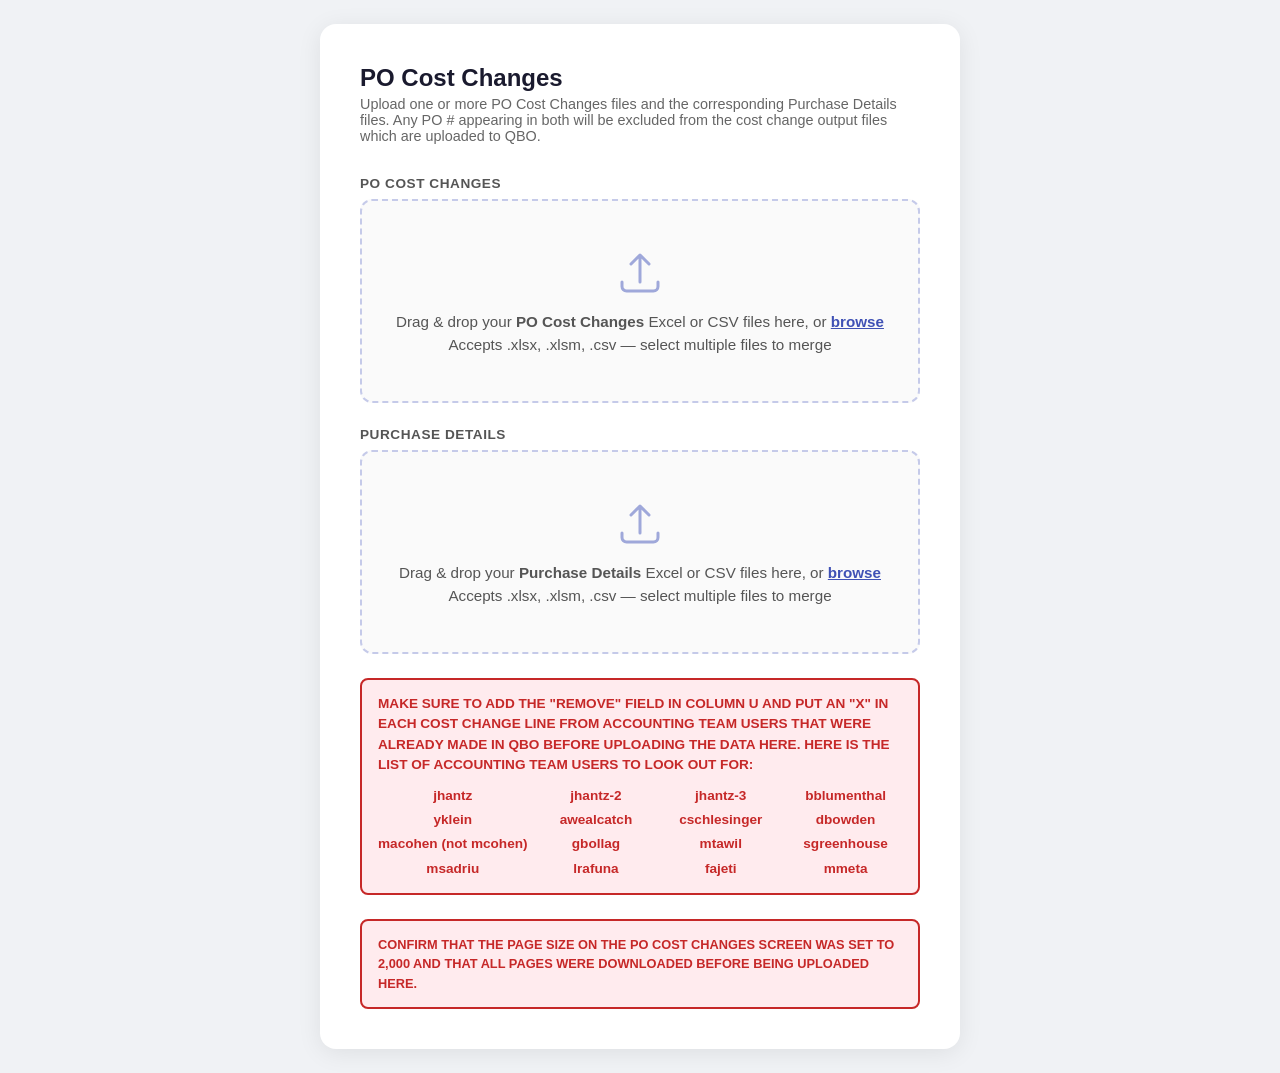
==== templates/index.html @ 124782f9 "Add files via upload" ====
<!DOCTYPE html>
<html lang="en">
<head>
  <meta charset="UTF-8" />
  <meta name="viewport" content="width=device-width, initial-scale=1.0" />
  <title>PO Cost Changes</title>
  <style>
    *, *::before, *::after { box-sizing: border-box; margin: 0; padding: 0; }

    body {
      font-family: -apple-system, BlinkMacSystemFont, "Segoe UI", Roboto, sans-serif;
      background: #f0f2f5;
      min-height: 100vh;
      display: flex;
      align-items: center;
      justify-content: center;
      padding: 24px;
      color: #1a1a2e;
    }

    .card {
      position: relative;
      background: #fff;
      border-radius: 16px;
      box-shadow: 0 4px 24px rgba(0,0,0,0.08);
      padding: 40px;
      width: 100%;
      max-width: 640px;
    }

    h1 {
      font-size: 1.5rem;
      font-weight: 700;
      margin-bottom: 4px;
      color: #1a1a2e;
    }

    .subtitle {
      color: #666;
      font-size: 0.9rem;
      margin-bottom: 32px;
    }

    /* Drop zone */
    .drop-zone {
      border: 2px dashed #c5cae9;
      border-radius: 12px;
      padding: 48px 24px;
      text-align: center;
      cursor: pointer;
      transition: border-color 0.2s, background 0.2s;
      background: #fafafa;
    }

    .drop-zone.drag-over {
      border-color: #3f51b5;
      background: #e8eaf6;
    }

    .drop-zone svg {
      width: 48px;
      height: 48px;
      color: #9fa8da;
      margin-bottom: 12px;
    }

    .drop-zone p {
      color: #555;
      font-size: 0.95rem;
    }

    .drop-zone .browse-link {
      color: #3f51b5;
      font-weight: 600;
      text-decoration: underline;
      cursor: pointer;
    }

    .drop-zone input[type=file] { display: none; }

    .zone-label {
      margin: 24px 0 8px;
      font-size: 0.85rem;
      font-weight: 600;
      letter-spacing: 0.04em;
      color: #555;
      text-transform: uppercase;
    }
    .zone-label .optional {
      font-weight: 400;
      color: #999;
      text-transform: none;
      letter-spacing: 0;
    }

    #process-btn:hover:not(:disabled) { background: #303f9f; }
    #process-btn:disabled { background: #c5cae9; cursor: not-allowed; }

    .upload-warning {
      margin: 24px 0 0;
      padding: 14px 16px;
      background: #ffebee;
      border: 2px solid #c62828;
      border-radius: 8px;
      color: #c62828;
      font-weight: 700;
      text-transform: uppercase;
      font-size: 0.85rem;
      line-height: 1.5;
      letter-spacing: 0;
    }

    .upload-warning-users {
      margin-top: 10px;
      display: grid;
      grid-template-columns: repeat(4, 1fr);
      gap: 4px 12px;
      text-transform: none;
      letter-spacing: 0;
      font-weight: 600;
      font-size: 0.85rem;
      text-align: center;
      white-space: nowrap;
    }

    .file-hint {
      font-size: 0.8rem;
      color: #999;
      margin-top: 6px;
    }

    /* Status */
    #status-area { margin-top: 24px; display: none; }

    .progress-bar-wrap {
      background: #e8eaf6;
      border-radius: 99px;
      height: 8px;
      overflow: hidden;
      margin-bottom: 10px;
    }

    .progress-bar {
      height: 100%;
      background: #3f51b5;
      border-radius: 99px;
      width: 0%;
      transition: width 0.4s ease;
    }

    .status-text {
      font-size: 0.88rem;
      color: #555;
    }

    /* Results */
    #results-area { margin-top: 28px; display: none; }

    .results-header {
      display: flex;
      align-items: center;
      justify-content: space-between;
      margin-bottom: 16px;
    }

    .results-header h2 {
      font-size: 1rem;
      font-weight: 600;
    }

    .date-badge {
      background: #e8eaf6;
      color: #3f51b5;
      font-size: 0.78rem;
      font-weight: 600;
      padding: 4px 10px;
      border-radius: 99px;
    }

    .download-btn {
      display: flex;
      align-items: center;
      gap: 10px;
      width: 100%;
      padding: 12px 16px;
      border: 1px solid #e0e0e0;
      border-radius: 10px;
      background: #fff;
      cursor: pointer;
      font-size: 0.9rem;
      color: #1a1a2e;
      text-decoration: none;
      margin-bottom: 8px;
      transition: background 0.15s, border-color 0.15s;
    }

    .download-btn:hover {
      background: #f5f5f5;
      border-color: #bdbdbd;
    }

    .download-btn .icon {
      width: 34px;
      height: 34px;
      border-radius: 8px;
      display: flex;
      align-items: center;
      justify-content: center;
      flex-shrink: 0;
    }

    .icon-combined { background: #1D6F42; }
    .icon-zip      { background: #00897b; }
    .icon-company  { background: #1D6F42; border: none; }

    .download-btn .icon svg {
      width: 18px;
      height: 18px;
      color: #fff;
    }

    .icon-company svg { color: #fff; }

    .btn-label { flex: 1; text-align: left; }
    .btn-label strong { display: block; font-size: 0.88rem; }
    .btn-label small { color: #888; font-size: 0.78rem; }

    .stats-table {
      width: 100%;
      border-collapse: collapse;
      font-size: 0.85rem;
      margin-bottom: 4px;
    }
    .stats-table th {
      text-align: left;
      font-weight: 600;
      color: #999;
      font-size: 0.72rem;
      text-transform: uppercase;
      letter-spacing: 0.05em;
      padding: 0 8px 6px;
      border-bottom: 1px solid #e8e8e8;
    }
    .stats-table th:not(:first-child) { text-align: right; }
    .stats-table td {
      padding: 7px 8px;
      border-bottom: 1px solid #f0f0f0;
      color: #333;
    }
    .stats-table td:not(:first-child) { text-align: right; color: #555; }
    .stats-table tr.combined-row td { font-weight: 700; color: #1a1a2e; background: #f7f8ff; }
    .stats-table tr:last-child td { border-bottom: none; }

    .section-label {
      font-size: 0.75rem;
      font-weight: 600;
      text-transform: uppercase;
      letter-spacing: 0.06em;
      color: #999;
      margin: 16px 0 8px;
    }

    .company-grid {
      display: grid;
      grid-template-columns: 1fr 1fr;
      gap: 8px;
    }

    .company-grid .download-btn {
      margin-bottom: 0;
    }

    /* Reset */
    #reset-btn {
      display: block;
      margin: 24px auto 0;
      background: none;
      border: 1px solid #e0e0e0;
      border-radius: 8px;
      color: #666;
      font-size: 0.85rem;
      cursor: pointer;
      padding: 8px 20px;
      transition: background 0.15s, border-color 0.15s;
    }

    #reset-btn:hover { background: #f5f5f5; border-color: #bdbdbd; color: #333; }
    
    #clear-btn {
      display: none;
      width: 100%;
      margin-top: 10px;
      padding: 11px;
      background: #fdecea;
      border: 1px solid #f5c6cb;
      border-radius: 10px;
      color: #c0392b;
      font-size: 0.9rem;
      font-weight: 600;
      cursor: pointer;
      transition: background 0.15s;
    }
    #clear-btn:hover { background: #fad4d0; }

    /* Error */
    .error-box {
      background: #fdecea;
      border: 1px solid #f5c6cb;
      border-radius: 10px;
      padding: 14px 16px;
      color: #c0392b;
      font-size: 0.88rem;
      margin-top: 16px;
      display: none;
    }
  </style>
</head>
<body>
<div class="card">
  <h1>PO Cost Changes</h1>
  <p class="subtitle">Upload one or more PO Cost Changes files and the corresponding Purchase Details files. Any PO # appearing in both will be excluded from the cost change output files which are uploaded to QBO.</p>

  <div class="zone-label">PO Cost Changes</div>
  <div id="drop-zone" class="drop-zone">
    <svg xmlns="http://www.w3.org/2000/svg" fill="none" viewBox="0 0 24 24" stroke="currentColor">
      <path stroke-linecap="round" stroke-linejoin="round" stroke-width="1.5"
        d="M3 16.5v2.25A2.25 2.25 0 005.25 21h13.5A2.25 2.25 0 0021 18.75V16.5m-13.5-9L12 3m0 0l4.5 4.5M12 3v13.5"/>
    </svg>
    <p>Drag &amp; drop your <strong>PO Cost Changes</strong> Excel or CSV files here, or <span class="browse-link" id="browse-link">browse</span></p>
    <p class="file-hint">Accepts .xlsx, .xlsm, .csv — select multiple files to merge</p>
    <input type="file" id="file-input" accept=".xlsx,.xlsm,.xls,.csv" multiple />
  </div>

  <div class="zone-label">Purchase Details</div>
  <div id="pd-drop-zone" class="drop-zone">
    <svg xmlns="http://www.w3.org/2000/svg" fill="none" viewBox="0 0 24 24" stroke="currentColor">
      <path stroke-linecap="round" stroke-linejoin="round" stroke-width="1.5"
        d="M3 16.5v2.25A2.25 2.25 0 005.25 21h13.5A2.25 2.25 0 0021 18.75V16.5m-13.5-9L12 3m0 0l4.5 4.5M12 3v13.5"/>
    </svg>
    <p>Drag &amp; drop your <strong>Purchase Details</strong> Excel or CSV files here, or <span class="browse-link" id="pd-browse-link">browse</span></p>
    <p class="file-hint">Accepts .xlsx, .xlsm, .csv — select multiple files to merge</p>
    <input type="file" id="pd-file-input" accept=".xlsx,.xlsm,.xls,.csv" multiple />
  </div>

  <div id="upload-screen-warning" class="upload-warning">
    MAKE SURE TO ADD THE "REMOVE" FIELD IN COLUMN U AND PUT AN "X" IN EACH COST CHANGE LINE FROM ACCOUNTING TEAM USERS THAT WERE ALREADY MADE IN QBO BEFORE UPLOADING THE DATA HERE. HERE IS THE LIST OF ACCOUNTING TEAM USERS TO LOOK OUT FOR:
    <div class="upload-warning-users">
      <span>jhantz</span><span>jhantz-2</span><span>jhantz-3</span><span>bblumenthal</span>
      <span>yklein</span><span>awealcatch</span><span>cschlesinger</span><span>dbowden</span>
      <span>macohen (not mcohen)</span><span>gbollag</span><span>mtawil</span><span>sgreenhouse</span>
      <span>msadriu</span><span>lrafuna</span><span>fajeti</span><span>mmeta</span>
    </div>
  </div>

  <div id="upload-screen-warning-2" class="upload-warning" style="font-size: 0.8rem;">
    CONFIRM THAT THE PAGE SIZE ON THE PO COST CHANGES SCREEN WAS SET TO 2,000 AND THAT ALL PAGES WERE DOWNLOADED BEFORE BEING UPLOADED HERE.
  </div>

  <button id="process-btn" style="display:none; margin-top:20px; width:100%; padding:14px; background:#3f51b5; color:white; border:0; border-radius:8px; font-size:1rem; font-weight:600; cursor:pointer;" disabled>Add files to continue</button>

  <div id="file-list">
    <div id="file-list-header"></div>
    <div id="file-list-items"></div>
  </div>
  <div class="error-box" id="error-box"></div>

  <div id="status-area">
    <div class="progress-bar-wrap">
      <div class="progress-bar" id="progress-bar"></div>
    </div>
    <p class="status-text" id="status-text">Uploading file…</p>
  </div>

  <div id="results-area">
    <div class="results-header">
      <h2>Files ready to download</h2>
      <span class="date-badge" id="date-badge"></span>
    </div>

    <div id="excluded-banner" style="display:none; margin: 12px 0; padding: 10px 14px; background:#fff8e1; border-left:4px solid #ffb300; border-radius:6px; font-size:0.9rem; color:#5d4037;"></div>
    <div id="ignored-banner" style="display:none; margin: 12px 0; padding: 10px 14px; background:#eceff1; border-left:4px solid #607d8b; border-radius:6px; font-size:0.9rem; color:#37474f;"></div>

    <div class="upload-warning">
      MAKE SURE TO REVIEW CATEGORIZATIONS OF DUE FROM VENDORS OPEN AND TC. AND THAT VENDORS LIKE BALLPARK, BROADWAY SEASONS, BROADWAY GROUPS, CONCERT SEASONS, LIVE NATION FLEX, TICKETS.COM, AND TICKETMASTER AM ARE MANUALLY UPDATED BEFORE UPLOADING TO QBO.
    </div>

    <a class="download-btn" id="btn-zip" href="#" download>
      <span class="icon icon-zip">
        <svg xmlns="http://www.w3.org/2000/svg" fill="none" viewBox="0 0 24 24" stroke="currentColor">
          <path stroke-linecap="round" stroke-linejoin="round" stroke-width="2"
            d="M4 16v1a3 3 0 003 3h10a3 3 0 003-3v-1m-4-4l-4 4m0 0l-4-4m4 4V4"/>
        </svg>
      </span>
      <span class="btn-label">
        <strong>Download All (.zip)</strong>
        <small>Includes combined file + all company files</small>
      </span>
    </a>

    <p class="section-label">Summary</p>
    <table class="stats-table" id="stats-table">
      <thead>
        <tr>
          <th>Company</th>
          <th>Rows</th>
          <th>Total Cost Change</th>
        </tr>
      </thead>
      <tbody id="stats-body"></tbody>
    </table>

    <p class="section-label" style="margin-top:20px;">Individual Company Files</p>
    <div class="company-grid" id="company-grid"></div>
  </div>

  <button id="reset-btn" style="display:none;">Process another file</button>
  <button id="clear-btn">✕ Clear All &amp; Start Over</button>
</div>

<script>
  const dropZone   = document.getElementById("drop-zone");
  const fileInput  = document.getElementById("file-input");
  const browseLink = document.getElementById("browse-link");
  const pdDropZone = document.getElementById("pd-drop-zone");
  const pdFileInput = document.getElementById("pd-file-input");
  const pdBrowseLink = document.getElementById("pd-browse-link");
  const statusArea = document.getElementById("status-area");
  const progressBar = document.getElementById("progress-bar");
  const statusText = document.getElementById("status-text");
  const resultsArea = document.getElementById("results-area");
  const errorBox   = document.getElementById("error-box");
  const resetBtn   = document.getElementById("reset-btn");
  const clearBtn   = document.getElementById("clear-btn");

  let currentJobId = null;
  let pollTimer = null;
  let ccFiles = [];   // PO Cost Changes files staged
  let pdFiles = [];   // Purchase Details files staged

  browseLink.addEventListener("click", () => fileInput.click());
  fileInput.addEventListener("change", () => {
    if (fileInput.files.length) stageCcFiles(fileInput.files);
  });

  dropZone.addEventListener("dragover", e => { e.preventDefault(); dropZone.classList.add("drag-over"); });
  dropZone.addEventListener("dragleave", () => dropZone.classList.remove("drag-over"));
  dropZone.addEventListener("drop", e => {
    e.preventDefault();
    dropZone.classList.remove("drag-over");
    if (e.dataTransfer.files.length) stageCcFiles(e.dataTransfer.files);
  });

  // Purchase Details zone — collects files but doesn't trigger processing.
  pdBrowseLink.addEventListener("click", () => pdFileInput.click());
  pdFileInput.addEventListener("change", () => {
    if (pdFileInput.files.length) stagePdFiles(pdFileInput.files);
  });
  pdDropZone.addEventListener("dragover", e => { e.preventDefault(); pdDropZone.classList.add("drag-over"); });
  pdDropZone.addEventListener("dragleave", () => pdDropZone.classList.remove("drag-over"));
  pdDropZone.addEventListener("drop", e => {
    e.preventDefault();
    pdDropZone.classList.remove("drag-over");
    if (e.dataTransfer.files.length) stagePdFiles(e.dataTransfer.files);
  });

  function stageCcFiles(files) {
    ccFiles = Array.from(files);
    const label = dropZone.querySelector("p");
    label.innerHTML = `<strong>${ccFiles.length} PO Cost Changes file${ccFiles.length > 1 ? "s" : ""} staged</strong> — <span class="browse-link" id="cc-replace-link">replace</span>`;
    document.getElementById("cc-replace-link").addEventListener("click", () => fileInput.click());
    refreshProcessButton();
  }

  function stagePdFiles(files) {
    pdFiles = Array.from(files);
    const label = pdDropZone.querySelector("p");
    label.innerHTML = `<strong>${pdFiles.length} Purchase Details file${pdFiles.length > 1 ? "s" : ""} staged</strong> — <span class="browse-link" id="pd-replace-link">replace</span>`;
    document.getElementById("pd-replace-link").addEventListener("click", () => pdFileInput.click());
    refreshProcessButton();
  }

  function refreshProcessButton() {
    const btn = document.getElementById("process-btn");
    const hasAny = ccFiles.length > 0 || pdFiles.length > 0;
    const ready = ccFiles.length > 0 && pdFiles.length > 0;
    btn.disabled = !ready;
    btn.style.display = hasAny ? "block" : "none";
    // Also surface the Clear button on the upload screen — gives users a
    // way to back out without picking different files.
    clearBtn.style.display = hasAny ? "block" : "none";
    if (ready) {
      btn.textContent = `Process ${ccFiles.length} cost-change + ${pdFiles.length} Purchase Details file${(ccFiles.length + pdFiles.length) > 2 ? "s" : ""}`;
    } else if (ccFiles.length && !pdFiles.length) {
      btn.textContent = "Add a Purchase Details file to continue";
    } else if (pdFiles.length && !ccFiles.length) {
      btn.textContent = "Add a PO Cost Changes file to continue";
    }
  }

  function resetAll() {
    currentJobId = null;
    clearInterval(pollTimer);
    resultsArea.style.display = "none";
    statusArea.style.display = "none";
    errorBox.style.display = "none";
    resetBtn.style.display = "none";
    clearBtn.style.display = "none";
    dropZone.style.display = "";
    pdDropZone.style.display = "";
    document.querySelectorAll(".zone-label").forEach(el => el.style.display = "");
    document.getElementById("upload-screen-warning").style.display = "";
    document.getElementById("upload-screen-warning-2").style.display = "";
    document.getElementById("file-list").style.display = "none";
    fileInput.value = "";
    pdFileInput.value = "";
    ccFiles = [];
    pdFiles = [];
    // Reset both zone labels
    dropZone.querySelector("p").innerHTML = `Drag &amp; drop your <strong>PO Cost Changes</strong> Excel or CSV files here, or <span class="browse-link" id="browse-link">browse</span>`;
    document.getElementById("browse-link").addEventListener("click", () => fileInput.click());
    pdDropZone.querySelector("p").innerHTML = `Drag &amp; drop your <strong>Purchase Details</strong> Excel or CSV files here, or <span class="browse-link" id="pd-browse-link">browse</span>`;
    document.getElementById("pd-browse-link").addEventListener("click", () => pdFileInput.click());
    refreshProcessButton();
    progressBar.style.width = "0%";
  }

  document.getElementById("process-btn").addEventListener("click", onProcessClick);

  // Before processing, ask the server to count rows. If the count is an exact
  // multiple of 500, require confirmation (likely a TicketVault pagination cut).
  async function onProcessClick() {
    if (ccFiles.length === 0 || pdFiles.length === 0) return;
    const btn = document.getElementById("process-btn");
    btn.disabled = true;
    const prevText = btn.textContent;
    btn.textContent = "Checking…";

    try {
      const fd = new FormData();
      ccFiles.forEach(f => fd.append("file", f));
      const res = await fetch("/precheck", { method: "POST", body: fd });
      const data = await res.json();
      if (data.error) { btn.disabled = false; btn.textContent = prevText; showError(data.error); return; }

      if (data.needs_confirm) {
        const n = data.row_count.toLocaleString();
        const msg = `The number of rows being uploaded is exactly ${n}. ` +
          `Confirm that your TV page sizes were adjusted and that all pages ` +
          `were downloaded before proceeding.`;
        const ok = window.confirm(msg);
        if (!ok) { btn.disabled = false; btn.textContent = prevText; return; }
      }
    } catch (e) {
      // If precheck fails for any reason, don't block — fall through to upload.
      console.warn("precheck failed", e);
    }

    startProcessing();
  }

  clearBtn.addEventListener("click", resetAll);
  resetBtn.addEventListener("click", () => {
    resetAll();
  });

  function showError(msg) {
    errorBox.textContent = msg;
    errorBox.style.display = "block";
    statusArea.style.display = "none";
    resetBtn.style.display = "block";
  }

  function showFileList() {
    const listEl = document.getElementById("file-list");
    const header = document.getElementById("file-list-header");
    const items  = document.getElementById("file-list-items");
    const total = ccFiles.length + pdFiles.length;
    header.textContent = `${total} file${total > 1 ? "s" : ""} selected`;
    items.innerHTML = "";
    const fmt = f => {
      const size = f.size < 1024*1024 ? (f.size/1024).toFixed(1)+"KB" : (f.size/1024/1024).toFixed(1)+"MB";
      return `<span class="file-name">📄 ${f.name}</span><span class="file-size">${size}</span>`;
    };
    ccFiles.forEach(f => {
      const div = document.createElement("div");
      div.className = "file-item";
      div.innerHTML = fmt(f);
      items.appendChild(div);
    });
    pdFiles.forEach(f => {
      const div = document.createElement("div");
      div.className = "file-item";
      div.innerHTML = fmt(f) + ' <span style="color:#999; font-size:0.8rem; margin-left:8px;">(Purchase Details)</span>';
      items.appendChild(div);
    });
    listEl.style.display = "block";
  }

  async function startProcessing() {
    if (ccFiles.length === 0 || pdFiles.length === 0) return;
    showFileList();
    dropZone.style.display = "none";
    pdDropZone.style.display = "none";
    document.querySelectorAll(".zone-label").forEach(el => el.style.display = "none");
    document.getElementById("process-btn").style.display = "none";
    document.getElementById("upload-screen-warning").style.display = "none";
    document.getElementById("upload-screen-warning-2").style.display = "none";
    errorBox.style.display = "none";
    statusArea.style.display = "block";
    resultsArea.style.display = "none";
    resetBtn.style.display = "none";
    clearBtn.style.display = "block";
    progressBar.style.width = "15%";
    statusText.textContent = `Uploading ${ccFiles.length} cost-change + ${pdFiles.length} Purchase Details file${(ccFiles.length+pdFiles.length) > 2 ? "s" : ""}…`;

    const formData = new FormData();
    ccFiles.forEach(f => formData.append("file", f));
    pdFiles.forEach(f => formData.append("pd_file", f));

    let jobId;
    try {
      const res = await fetch("/upload", { method: "POST", body: formData });
      const data = await res.json();
      if (data.error) { showError(data.error); return; }
      jobId = data.job_id;
      currentJobId = jobId;
    } catch (e) {
      showError("Upload failed. Please try again."); return;
    }

    progressBar.style.width = "40%";
    statusText.textContent = "Processing file…";
    pollTimer = setInterval(() => pollStatus(jobId), 1500);
  }

  async function pollStatus(jobId) {
    if (currentJobId !== jobId) { clearInterval(pollTimer); return; }
    try {
      const res = await fetch(`/status/${jobId}`);
      const data = await res.json();

      if (data.status === "processing") {
        const w = parseFloat(progressBar.style.width) || 40;
        progressBar.style.width = Math.min(w + 8, 88) + "%";
        return;
      }
      clearInterval(pollTimer);

      if (data.status === "error") { showError("Processing error: " + data.message); return; }
      if (data.status === "done") showResults(jobId, data);
    } catch (e) {
      clearInterval(pollTimer);
      showError("Lost connection. Please reload and try again.");
    }
  }

  function showResults(jobId, data) {
    progressBar.style.width = "100%";
    statusText.textContent = "Done!";

    setTimeout(() => {
      statusArea.style.display = "none";
      resultsArea.style.display = "block";
      resetBtn.style.display = "block";
    }, 400);

    document.getElementById("date-badge").textContent = data.date_range;
    document.getElementById("btn-zip").href = `/download/${jobId}/all`;

    // Excluded banner — show if Purchase Details files removed any rows.
    const excluded = data.excluded || {row_count: 0, po_count: 0, total_adjustment: 0};
    const banner = document.getElementById("excluded-banner");
    if (excluded.row_count > 0) {
      const amt = (excluded.total_adjustment || 0).toLocaleString("en-US",
        {style: "currency", currency: "USD"});
      banner.textContent = `Excluded ${excluded.row_count.toLocaleString()} row${excluded.row_count === 1 ? "" : "s"} (covering ${excluded.po_count.toLocaleString()} PO #${excluded.po_count === 1 ? "" : "s"}, ${amt}) that also appeared in the Purchase Details files. See the Excluded tab in the combined workbook.`;
      banner.style.display = "block";
    } else {
      banner.style.display = "none";
    }

    // Ignored-companies banner — show if any uploaded rows came from a
    // company that's not in the QBO master mapping (those are skipped
    // entirely; they don't appear on Source Data either).
    const ignored = data.ignored_companies || {};
    const ignoredEntries = Object.entries(ignored);
    const ignoredBanner = document.getElementById("ignored-banner");
    if (ignoredEntries.length > 0) {
      const totalRows = ignoredEntries.reduce((a, [, v]) => a + v, 0);
      const list = ignoredEntries
        .sort((a, b) => b[1] - a[1])
        .map(([name, count]) => `${name} (${count.toLocaleString()})`)
        .join(", ");
      ignoredBanner.textContent = `Ignored ${totalRows.toLocaleString()} row${totalRows === 1 ? "" : "s"} from compan${ignoredEntries.length === 1 ? "y" : "ies"} not in the QBO master list: ${list}.`;
      ignoredBanner.style.display = "block";
    } else {
      ignoredBanner.style.display = "none";
    }

    // Populate stats table
    const statsBody = document.getElementById("stats-body");
    statsBody.innerHTML = "";
    const stats = data.stats || {};
    const allCompanies = data.all_companies || data.companies;

    // Combined row first
    if (stats["Combined"]) {
      const tr = document.createElement("tr");
      tr.className = "combined-row";
      tr.innerHTML = `<td>Combined</td><td>${stats["Combined"].rows.toLocaleString()}</td><td>$${stats["Combined"].total_cost.toLocaleString("en-US", {minimumFractionDigits:2, maximumFractionDigits:2})}</td>`;
      statsBody.appendChild(tr);
    }
    // All company rows — no opacity difference
    allCompanies.forEach(company => {
      const s = stats[company] || {rows: 0, total_cost: 0};
      const tr = document.createElement("tr");
      tr.innerHTML = `<td>${company}</td><td>${s.rows.toLocaleString()}</td><td>$${s.total_cost.toLocaleString("en-US", {minimumFractionDigits:2, maximumFractionDigits:2})}</td>`;
      statsBody.appendChild(tr);
    });

    // Build company grid — Combined first, then all companies
    const grid = document.getElementById("company-grid");
    grid.innerHTML = "";

    // Combined button
    const combinedBtn = document.createElement("a");
    combinedBtn.className = "download-btn";
    combinedBtn.href = `/download/${jobId}/combined`;
    combinedBtn.download = "";
    combinedBtn.innerHTML = `
      <span class="icon icon-combined">
        <svg xmlns="http://www.w3.org/2000/svg" fill="none" viewBox="0 0 24 24" stroke="currentColor">
          <path stroke-linecap="round" stroke-linejoin="round" stroke-width="2"
            d="M9 12h6m-6 4h6m2 5H7a2 2 0 01-2-2V5a2 2 0 012-2h5.586a1 1 0 01.707.293l5.414 5.414A1 1 0 0119 9.414V19a2 2 0 01-2 2z"/>
        </svg>
      </span>
      <span class="btn-label"><strong>Combined</strong></span>`;
    grid.appendChild(combinedBtn);

    // Company buttons — all shown, no opacity difference
    const companiesWithData = new Set(data.companies);
    allCompanies.forEach(company => {
      const hasData = companiesWithData.has(company);
      const el = document.createElement(hasData ? "a" : "div");
      el.className = "download-btn";
      if (hasData) {
        el.href = `/download/${jobId}/company/${encodeURIComponent(company)}`;
        el.download = "";
      } else {
        el.style.opacity = "0.4";
        el.style.cursor = "default";
        el.style.pointerEvents = "none";
      }
      el.innerHTML = `
        <span class="icon icon-company">
          <svg xmlns="http://www.w3.org/2000/svg" fill="none" viewBox="0 0 24 24" stroke="currentColor">
            <path stroke-linecap="round" stroke-linejoin="round" stroke-width="2"
              d="M9 12h6m-6 4h6m2 5H7a2 2 0 01-2-2V5a2 2 0 012-2h5.586a1 1 0 01.707.293l5.414 5.414A1 1 0 0119 9.414V19a2 2 0 01-2 2z"/>
          </svg>
        </span>
        <span class="btn-label"><strong>${company}</strong>${!hasData ? '<small>No data</small>' : ''}</span>`;
      grid.appendChild(el);
    });
  }
</script>
</body>
</html>
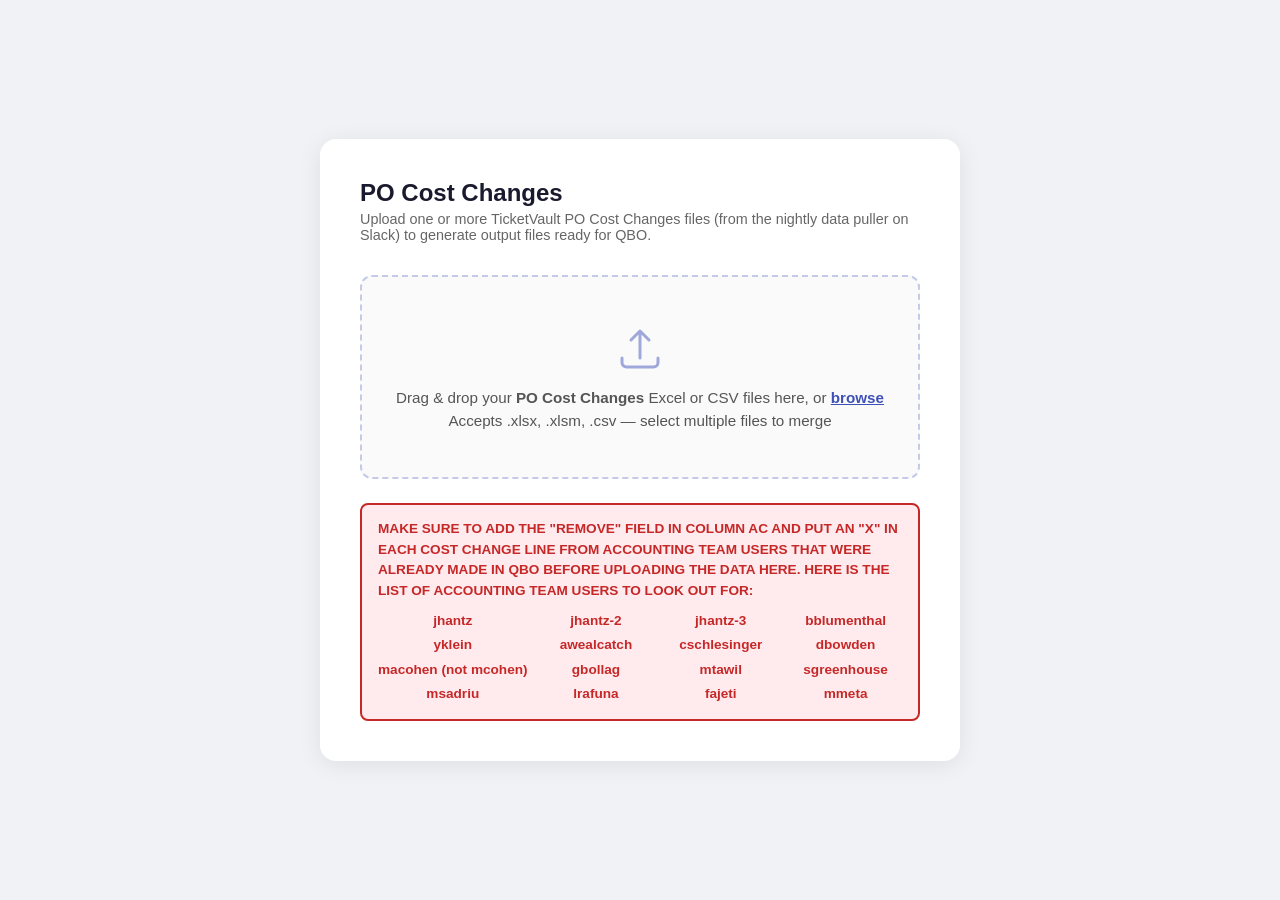
==== commit d857bdf8: "Add files via upload" ====
--- a/templates/index.html
+++ b/templates/index.html
@@ -285,7 +285,7 @@
     }
 
     #reset-btn:hover { background: #f5f5f5; border-color: #bdbdbd; color: #333; }
-    
+
     #clear-btn {
       display: none;
       width: 100%;
@@ -313,14 +313,55 @@
       margin-top: 16px;
       display: none;
     }
+    /* Company-selection modal */
+    #modal-overlay {
+      display: none; position: fixed; inset: 0;
+      background: rgba(0,0,0,0.45); z-index: 100;
+      align-items: center; justify-content: center;
+    }
+    #modal-overlay.active { display: flex; }
+    #modal-box {
+      background: #fff; border-radius: 16px; border: 0.5px solid #e0e0e0;
+      width: 100%; max-width: 480px; padding: 24px; margin: 16px;
+    }
+    #modal-box h2 { font-size: 18px; font-weight: 600; margin: 0 0 4px; color: #1a1a2e; }
+    #modal-box .modal-sub { font-size: 13px; color: #666; margin: 0 0 16px; }
+    .modal-header-row { display: flex; align-items: center; justify-content: space-between; margin-bottom: 4px; }
+    #modal-sel-count { font-size: 13px; color: #888; }
+    .modal-list-wrap { border: 1px solid #e0e0e0; border-radius: 10px; overflow: hidden; margin-bottom: 16px; }
+    .modal-select-all-row {
+      display: flex; align-items: center; gap: 10px; padding: 10px 14px;
+      background: #f8f8f8; border-bottom: 1px solid #e0e0e0; cursor: pointer;
+    }
+    .modal-select-all-row label { font-size: 13px; font-weight: 600; cursor: pointer; color: #1a1a2e; }
+    #modal-company-list { max-height: 280px; overflow-y: auto; }
+    .modal-company-row {
+      display: flex; align-items: center; gap: 10px; padding: 9px 14px;
+      border-bottom: 1px solid #f0f0f0; cursor: pointer;
+    }
+    .modal-company-row:last-child { border-bottom: none; }
+    .modal-company-row label { font-size: 13px; color: #1a1a2e; cursor: pointer; flex: 1; }
+    .modal-company-row input[type=checkbox],
+    .modal-select-all-row input[type=checkbox] { width: 16px; height: 16px; cursor: pointer; flex-shrink: 0; }
+    .modal-actions { display: flex; gap: 10px; justify-content: flex-end; }
+    #modal-cancel-btn {
+      padding: 9px 18px; font-size: 13px; font-weight: 600; border-radius: 10px;
+      background: #fff; color: #333; border: 1px solid #cfcfcf; cursor: pointer;
+    }
+    #modal-cancel-btn:hover { background: #f5f5f5; }
+    #modal-generate-btn {
+      padding: 9px 20px; font-size: 13px; font-weight: 600; border-radius: 10px;
+      background: #3f51b5; color: #fff; border: none; cursor: pointer;
+    }
+    #modal-generate-btn:hover:not(:disabled) { background: #303f9f; }
+    #modal-generate-btn:disabled { background: #c5cae9; cursor: default; }
   </style>
 </head>
 <body>
 <div class="card">
   <h1>PO Cost Changes</h1>
-  <p class="subtitle">Upload one or more PO Cost Changes files and the corresponding Purchase Details files. Any PO # appearing in both will be excluded from the cost change output files which are uploaded to QBO.</p>
-
-  <div class="zone-label">PO Cost Changes</div>
+  <p class="subtitle">Upload one or more TicketVault PO Cost Changes files (from the nightly data puller on Slack) to generate output files ready for QBO.</p>
+
   <div id="drop-zone" class="drop-zone">
     <svg xmlns="http://www.w3.org/2000/svg" fill="none" viewBox="0 0 24 24" stroke="currentColor">
       <path stroke-linecap="round" stroke-linejoin="round" stroke-width="1.5"
@@ -331,29 +372,14 @@
     <input type="file" id="file-input" accept=".xlsx,.xlsm,.xls,.csv" multiple />
   </div>
 
-  <div class="zone-label">Purchase Details</div>
-  <div id="pd-drop-zone" class="drop-zone">
-    <svg xmlns="http://www.w3.org/2000/svg" fill="none" viewBox="0 0 24 24" stroke="currentColor">
-      <path stroke-linecap="round" stroke-linejoin="round" stroke-width="1.5"
-        d="M3 16.5v2.25A2.25 2.25 0 005.25 21h13.5A2.25 2.25 0 0021 18.75V16.5m-13.5-9L12 3m0 0l4.5 4.5M12 3v13.5"/>
-    </svg>
-    <p>Drag &amp; drop your <strong>Purchase Details</strong> Excel or CSV files here, or <span class="browse-link" id="pd-browse-link">browse</span></p>
-    <p class="file-hint">Accepts .xlsx, .xlsm, .csv — select multiple files to merge</p>
-    <input type="file" id="pd-file-input" accept=".xlsx,.xlsm,.xls,.csv" multiple />
-  </div>
-
   <div id="upload-screen-warning" class="upload-warning">
-    MAKE SURE TO ADD THE "REMOVE" FIELD IN COLUMN U AND PUT AN "X" IN EACH COST CHANGE LINE FROM ACCOUNTING TEAM USERS THAT WERE ALREADY MADE IN QBO BEFORE UPLOADING THE DATA HERE. HERE IS THE LIST OF ACCOUNTING TEAM USERS TO LOOK OUT FOR:
+    MAKE SURE TO ADD THE "REMOVE" FIELD IN COLUMN AC AND PUT AN "X" IN EACH COST CHANGE LINE FROM ACCOUNTING TEAM USERS THAT WERE ALREADY MADE IN QBO BEFORE UPLOADING THE DATA HERE. HERE IS THE LIST OF ACCOUNTING TEAM USERS TO LOOK OUT FOR:
     <div class="upload-warning-users">
       <span>jhantz</span><span>jhantz-2</span><span>jhantz-3</span><span>bblumenthal</span>
       <span>yklein</span><span>awealcatch</span><span>cschlesinger</span><span>dbowden</span>
       <span>macohen (not mcohen)</span><span>gbollag</span><span>mtawil</span><span>sgreenhouse</span>
       <span>msadriu</span><span>lrafuna</span><span>fajeti</span><span>mmeta</span>
     </div>
-  </div>
-
-  <div id="upload-screen-warning-2" class="upload-warning" style="font-size: 0.8rem;">
-    CONFIRM THAT THE PAGE SIZE ON THE PO COST CHANGES SCREEN WAS SET TO 2,000 AND THAT ALL PAGES WERE DOWNLOADED BEFORE BEING UPLOADED HERE.
   </div>
 
   <button id="process-btn" style="display:none; margin-top:20px; width:100%; padding:14px; background:#3f51b5; color:white; border:0; border-radius:8px; font-size:1rem; font-weight:600; cursor:pointer;" disabled>Add files to continue</button>
@@ -409,21 +435,55 @@
       <tbody id="stats-body"></tbody>
     </table>
 
-    <p class="section-label" style="margin-top:20px;">Individual Company Files</p>
+    <a class="download-btn" id="btn-combined" href="#" download style="margin-top:20px;">
+      <span class="icon icon-combined">
+        <svg xmlns="http://www.w3.org/2000/svg" fill="none" viewBox="0 0 24 24" stroke="currentColor">
+          <path stroke-linecap="round" stroke-linejoin="round" stroke-width="2"
+            d="M9 12h6m-6 4h6m2 5H7a2 2 0 01-2-2V5a2 2 0 012-2h5.586a1 1 0 01.707.293l5.414 5.414A1 1 0 0119 9.414V19a2 2 0 01-2 2z"/>
+        </svg>
+      </span>
+      <span class="btn-label">
+        <strong>Combined</strong>
+        <small>All companies in one multi-tab workbook</small>
+      </span>
+    </a>
+
+    <p class="section-label" style="margin-top:20px;">Expenses — QBO Import Format (one per company)</p>
     <div class="company-grid" id="company-grid"></div>
+
+    <p class="section-label" style="margin-top:20px;">Bills — QBO Import Format (one per company)</p>
+    <div class="company-grid" id="bills-grid"></div>
   </div>
 
   <button id="reset-btn" style="display:none;">Process another file</button>
   <button id="clear-btn">✕ Clear All &amp; Start Over</button>
+</div>
+
+<div id="modal-overlay">
+  <div id="modal-box">
+    <div class="modal-header-row">
+      <h2>Select companies</h2>
+      <span id="modal-sel-count"></span>
+    </div>
+    <p class="modal-sub">Choose which companies to include in the output files.</p>
+    <div class="modal-list-wrap">
+      <label class="modal-select-all-row" for="modal-select-all">
+        <input type="checkbox" id="modal-select-all" />
+        <label for="modal-select-all">Select all</label>
+      </label>
+      <div id="modal-company-list"></div>
+    </div>
+    <div class="modal-actions">
+      <button id="modal-cancel-btn" onclick="cancelSelection()">Cancel</button>
+      <button id="modal-generate-btn" onclick="generateFiles()" disabled>Generate files</button>
+    </div>
+  </div>
 </div>
 
 <script>
   const dropZone   = document.getElementById("drop-zone");
   const fileInput  = document.getElementById("file-input");
   const browseLink = document.getElementById("browse-link");
-  const pdDropZone = document.getElementById("pd-drop-zone");
-  const pdFileInput = document.getElementById("pd-file-input");
-  const pdBrowseLink = document.getElementById("pd-browse-link");
   const statusArea = document.getElementById("status-area");
   const progressBar = document.getElementById("progress-bar");
   const statusText = document.getElementById("status-text");
@@ -435,7 +495,8 @@
   let currentJobId = null;
   let pollTimer = null;
   let ccFiles = [];   // PO Cost Changes files staged
-  let pdFiles = [];   // Purchase Details files staged
+  let _jobId = null;  // job awaiting company selection
+  let _data = null;   // status payload for that job
 
   browseLink.addEventListener("click", () => fileInput.click());
   fileInput.addEventListener("change", () => {
@@ -450,19 +511,6 @@
     if (e.dataTransfer.files.length) stageCcFiles(e.dataTransfer.files);
   });
 
-  // Purchase Details zone — collects files but doesn't trigger processing.
-  pdBrowseLink.addEventListener("click", () => pdFileInput.click());
-  pdFileInput.addEventListener("change", () => {
-    if (pdFileInput.files.length) stagePdFiles(pdFileInput.files);
-  });
-  pdDropZone.addEventListener("dragover", e => { e.preventDefault(); pdDropZone.classList.add("drag-over"); });
-  pdDropZone.addEventListener("dragleave", () => pdDropZone.classList.remove("drag-over"));
-  pdDropZone.addEventListener("drop", e => {
-    e.preventDefault();
-    pdDropZone.classList.remove("drag-over");
-    if (e.dataTransfer.files.length) stagePdFiles(e.dataTransfer.files);
-  });
-
   function stageCcFiles(files) {
     ccFiles = Array.from(files);
     const label = dropZone.querySelector("p");
@@ -471,34 +519,22 @@
     refreshProcessButton();
   }
 
-  function stagePdFiles(files) {
-    pdFiles = Array.from(files);
-    const label = pdDropZone.querySelector("p");
-    label.innerHTML = `<strong>${pdFiles.length} Purchase Details file${pdFiles.length > 1 ? "s" : ""} staged</strong> — <span class="browse-link" id="pd-replace-link">replace</span>`;
-    document.getElementById("pd-replace-link").addEventListener("click", () => pdFileInput.click());
-    refreshProcessButton();
-  }
-
   function refreshProcessButton() {
     const btn = document.getElementById("process-btn");
-    const hasAny = ccFiles.length > 0 || pdFiles.length > 0;
-    const ready = ccFiles.length > 0 && pdFiles.length > 0;
+    const ready = ccFiles.length > 0;
     btn.disabled = !ready;
-    btn.style.display = hasAny ? "block" : "none";
-    // Also surface the Clear button on the upload screen — gives users a
-    // way to back out without picking different files.
-    clearBtn.style.display = hasAny ? "block" : "none";
+    btn.style.display = ready ? "block" : "none";
+    // Surface the Clear button on the upload screen too — a way to back out.
+    clearBtn.style.display = ready ? "block" : "none";
     if (ready) {
-      btn.textContent = `Process ${ccFiles.length} cost-change + ${pdFiles.length} Purchase Details file${(ccFiles.length + pdFiles.length) > 2 ? "s" : ""}`;
-    } else if (ccFiles.length && !pdFiles.length) {
-      btn.textContent = "Add a Purchase Details file to continue";
-    } else if (pdFiles.length && !ccFiles.length) {
-      btn.textContent = "Add a PO Cost Changes file to continue";
+      btn.textContent = `Process ${ccFiles.length} file${ccFiles.length > 1 ? "s" : ""}`;
     }
   }
 
   function resetAll() {
     currentJobId = null;
+    _jobId = null; _data = null;
+    document.getElementById("modal-overlay").classList.remove("active");
     clearInterval(pollTimer);
     resultsArea.style.display = "none";
     statusArea.style.display = "none";
@@ -506,57 +542,20 @@
     resetBtn.style.display = "none";
     clearBtn.style.display = "none";
     dropZone.style.display = "";
-    pdDropZone.style.display = "";
-    document.querySelectorAll(".zone-label").forEach(el => el.style.display = "");
     document.getElementById("upload-screen-warning").style.display = "";
-    document.getElementById("upload-screen-warning-2").style.display = "";
     document.getElementById("file-list").style.display = "none";
     fileInput.value = "";
-    pdFileInput.value = "";
     ccFiles = [];
-    pdFiles = [];
-    // Reset both zone labels
     dropZone.querySelector("p").innerHTML = `Drag &amp; drop your <strong>PO Cost Changes</strong> Excel or CSV files here, or <span class="browse-link" id="browse-link">browse</span>`;
     document.getElementById("browse-link").addEventListener("click", () => fileInput.click());
-    pdDropZone.querySelector("p").innerHTML = `Drag &amp; drop your <strong>Purchase Details</strong> Excel or CSV files here, or <span class="browse-link" id="pd-browse-link">browse</span>`;
-    document.getElementById("pd-browse-link").addEventListener("click", () => pdFileInput.click());
     refreshProcessButton();
     progressBar.style.width = "0%";
   }
 
-  document.getElementById("process-btn").addEventListener("click", onProcessClick);
-
-  // Before processing, ask the server to count rows. If the count is an exact
-  // multiple of 500, require confirmation (likely a TicketVault pagination cut).
-  async function onProcessClick() {
-    if (ccFiles.length === 0 || pdFiles.length === 0) return;
-    const btn = document.getElementById("process-btn");
-    btn.disabled = true;
-    const prevText = btn.textContent;
-    btn.textContent = "Checking…";
-
-    try {
-      const fd = new FormData();
-      ccFiles.forEach(f => fd.append("file", f));
-      const res = await fetch("/precheck", { method: "POST", body: fd });
-      const data = await res.json();
-      if (data.error) { btn.disabled = false; btn.textContent = prevText; showError(data.error); return; }
-
-      if (data.needs_confirm) {
-        const n = data.row_count.toLocaleString();
-        const msg = `The number of rows being uploaded is exactly ${n}. ` +
-          `Confirm that your TV page sizes were adjusted and that all pages ` +
-          `were downloaded before proceeding.`;
-        const ok = window.confirm(msg);
-        if (!ok) { btn.disabled = false; btn.textContent = prevText; return; }
-      }
-    } catch (e) {
-      // If precheck fails for any reason, don't block — fall through to upload.
-      console.warn("precheck failed", e);
-    }
-
+  document.getElementById("process-btn").addEventListener("click", () => {
+    if (ccFiles.length === 0) return;
     startProcessing();
-  }
+  });
 
   clearBtn.addEventListener("click", resetAll);
   resetBtn.addEventListener("click", () => {
@@ -574,8 +573,7 @@
     const listEl = document.getElementById("file-list");
     const header = document.getElementById("file-list-header");
     const items  = document.getElementById("file-list-items");
-    const total = ccFiles.length + pdFiles.length;
-    header.textContent = `${total} file${total > 1 ? "s" : ""} selected`;
+    header.textContent = `${ccFiles.length} file${ccFiles.length > 1 ? "s" : ""} selected`;
     items.innerHTML = "";
     const fmt = f => {
       const size = f.size < 1024*1024 ? (f.size/1024).toFixed(1)+"KB" : (f.size/1024/1024).toFixed(1)+"MB";
@@ -587,35 +585,25 @@
       div.innerHTML = fmt(f);
       items.appendChild(div);
     });
-    pdFiles.forEach(f => {
-      const div = document.createElement("div");
-      div.className = "file-item";
-      div.innerHTML = fmt(f) + ' <span style="color:#999; font-size:0.8rem; margin-left:8px;">(Purchase Details)</span>';
-      items.appendChild(div);
-    });
     listEl.style.display = "block";
   }
 
   async function startProcessing() {
-    if (ccFiles.length === 0 || pdFiles.length === 0) return;
+    if (ccFiles.length === 0) return;
     showFileList();
     dropZone.style.display = "none";
-    pdDropZone.style.display = "none";
-    document.querySelectorAll(".zone-label").forEach(el => el.style.display = "none");
     document.getElementById("process-btn").style.display = "none";
     document.getElementById("upload-screen-warning").style.display = "none";
-    document.getElementById("upload-screen-warning-2").style.display = "none";
     errorBox.style.display = "none";
     statusArea.style.display = "block";
     resultsArea.style.display = "none";
     resetBtn.style.display = "none";
     clearBtn.style.display = "block";
     progressBar.style.width = "15%";
-    statusText.textContent = `Uploading ${ccFiles.length} cost-change + ${pdFiles.length} Purchase Details file${(ccFiles.length+pdFiles.length) > 2 ? "s" : ""}…`;
+    statusText.textContent = `Uploading ${ccFiles.length} file${ccFiles.length > 1 ? "s" : ""}…`;
 
     const formData = new FormData();
     ccFiles.forEach(f => formData.append("file", f));
-    pdFiles.forEach(f => formData.append("pd_file", f));
 
     let jobId;
     try {
@@ -647,10 +635,105 @@
       clearInterval(pollTimer);
 
       if (data.status === "error") { showError("Processing error: " + data.message); return; }
-      if (data.status === "done") showResults(jobId, data);
+      if (data.status === "done") showModal(jobId, data);
     } catch (e) {
       clearInterval(pollTimer);
       showError("Lost connection. Please reload and try again.");
+    }
+  }
+
+  function showModal(jobId, data) {
+    progressBar.style.width = "100%";
+    statusText.textContent = "Done!";
+    _jobId = jobId;
+    _data = data;
+
+    const allCompanies = data.all_companies || [];
+    const list = document.getElementById("modal-company-list");
+    list.innerHTML = "";
+    allCompanies.forEach(company => {
+      const row = document.createElement("label");
+      row.className = "modal-company-row";
+      const cb = document.createElement("input");
+      cb.type = "checkbox";
+      cb.value = company;
+      cb.checked = false;
+      cb.addEventListener("change", updateModalCount);
+      const lbl = document.createElement("span");
+      lbl.textContent = company;
+      lbl.style.cssText = "font-size:13px; color:#1a1a2e; cursor:pointer; flex:1;";
+      row.appendChild(cb);
+      row.appendChild(lbl);
+      list.appendChild(row);
+    });
+
+    const sa = document.getElementById("modal-select-all");
+    sa.checked = false;
+    sa.indeterminate = false;
+    sa.onchange = function() {
+      document.querySelectorAll("#modal-company-list input[type=checkbox]").forEach(cb => {
+        cb.checked = this.checked;
+      });
+      updateModalCount();
+    };
+
+    updateModalCount();
+    document.getElementById("modal-overlay").classList.add("active");
+  }
+
+  function updateModalCount() {
+    const cbs = document.querySelectorAll("#modal-company-list input[type=checkbox]");
+    const total = cbs.length;
+    const checked = [...cbs].filter(c => c.checked).length;
+    document.getElementById("modal-sel-count").textContent = `${checked} of ${total} selected`;
+    const sa = document.getElementById("modal-select-all");
+    sa.checked = checked === total && total > 0;
+    sa.indeterminate = checked > 0 && checked < total;
+    document.getElementById("modal-generate-btn").disabled = checked === 0;
+  }
+
+  function closeModal() {
+    document.getElementById("modal-overlay").classList.remove("active");
+  }
+
+  function cancelSelection() {
+    // Abandon this job and return to the upload screen.
+    resetAll();
+  }
+
+  async function generateFiles() {
+    const selected = [...document.querySelectorAll("#modal-company-list input[type=checkbox]")]
+      .filter(cb => cb.checked).map(cb => cb.value);
+    if (selected.length === 0) return;
+
+    const btn = document.getElementById("modal-generate-btn");
+    btn.disabled = true;
+    btn.textContent = "Generating…";
+    try {
+      const res = await fetch(`/configure/${_jobId}`, {
+        method: "POST",
+        headers: { "Content-Type": "application/json" },
+        body: JSON.stringify({ selected_companies: selected }),
+      });
+      const result = await res.json();
+      if (result.status !== "ready") {
+        closeModal();
+        showError("Error generating files: " + (result.message || "Unknown error"));
+        return;
+      }
+      closeModal();
+      showResults(_jobId, {
+        ..._data,
+        selected_companies: result.selected_companies,
+        companies: result.companies,
+        bills_companies: result.bills_companies,
+      });
+    } catch (e) {
+      closeModal();
+      showError("Failed to generate files. Please try again.");
+    } finally {
+      btn.disabled = false;
+      btn.textContent = "Generate files";
     }
   }
 
@@ -666,14 +749,15 @@
 
     document.getElementById("date-badge").textContent = data.date_range;
     document.getElementById("btn-zip").href = `/download/${jobId}/all`;
-
-    // Excluded banner — show if Purchase Details files removed any rows.
+    document.getElementById("btn-combined").href = `/download/${jobId}/combined`;
+
+    // Excluded banner — show if any rows were removed via the Remove=X flag.
     const excluded = data.excluded || {row_count: 0, po_count: 0, total_adjustment: 0};
     const banner = document.getElementById("excluded-banner");
     if (excluded.row_count > 0) {
       const amt = (excluded.total_adjustment || 0).toLocaleString("en-US",
         {style: "currency", currency: "USD"});
-      banner.textContent = `Excluded ${excluded.row_count.toLocaleString()} row${excluded.row_count === 1 ? "" : "s"} (covering ${excluded.po_count.toLocaleString()} PO #${excluded.po_count === 1 ? "" : "s"}, ${amt}) that also appeared in the Purchase Details files. See the Excluded tab in the combined workbook.`;
+      banner.textContent = `Excluded ${excluded.row_count.toLocaleString()} row${excluded.row_count === 1 ? "" : "s"} (covering ${excluded.po_count.toLocaleString()} PO #${excluded.po_count === 1 ? "" : "s"}, ${amt}) flagged Remove = X or created the same day as the cost change. See the Excluded tab in the combined workbook.`;
       banner.style.display = "block";
     } else {
       banner.style.display = "none";
@@ -701,7 +785,7 @@
     const statsBody = document.getElementById("stats-body");
     statsBody.innerHTML = "";
     const stats = data.stats || {};
-    const allCompanies = data.all_companies || data.companies;
+    const allCompanies = data.selected_companies || data.all_companies || data.companies || [];
 
     // Combined row first
     if (stats["Combined"]) {
@@ -718,24 +802,10 @@
       statsBody.appendChild(tr);
     });
 
-    // Build company grid — Combined first, then all companies
+    // Build company grid — per-company Expenses files (Combined now lives in
+    // its own button above the Expenses heading).
     const grid = document.getElementById("company-grid");
     grid.innerHTML = "";
-
-    // Combined button
-    const combinedBtn = document.createElement("a");
-    combinedBtn.className = "download-btn";
-    combinedBtn.href = `/download/${jobId}/combined`;
-    combinedBtn.download = "";
-    combinedBtn.innerHTML = `
-      <span class="icon icon-combined">
-        <svg xmlns="http://www.w3.org/2000/svg" fill="none" viewBox="0 0 24 24" stroke="currentColor">
-          <path stroke-linecap="round" stroke-linejoin="round" stroke-width="2"
-            d="M9 12h6m-6 4h6m2 5H7a2 2 0 01-2-2V5a2 2 0 012-2h5.586a1 1 0 01.707.293l5.414 5.414A1 1 0 0119 9.414V19a2 2 0 01-2 2z"/>
-        </svg>
-      </span>
-      <span class="btn-label"><strong>Combined</strong></span>`;
-    grid.appendChild(combinedBtn);
 
     // Company buttons — all shown, no opacity difference
     const companiesWithData = new Set(data.companies);
@@ -761,6 +831,35 @@
         <span class="btn-label"><strong>${company}</strong>${!hasData ? '<small>No data</small>' : ''}</span>`;
       grid.appendChild(el);
     });
+
+    // Bills files (QBO import format) — one per company that has positive
+    // adjustments. Section hidden entirely if there are none.
+    const billsGrid = document.getElementById("bills-grid");
+    const billsLabel = billsGrid.previousElementSibling;
+    billsGrid.innerHTML = "";
+    const billsCompanies = data.bills_companies || [];
+    if (billsCompanies.length === 0) {
+      billsGrid.style.display = "none";
+      if (billsLabel && billsLabel.classList.contains("section-label")) billsLabel.style.display = "none";
+    } else {
+      billsGrid.style.display = "";
+      if (billsLabel && billsLabel.classList.contains("section-label")) billsLabel.style.display = "";
+      billsCompanies.forEach(company => {
+        const el = document.createElement("a");
+        el.className = "download-btn";
+        el.href = `/download/${jobId}/bills/${encodeURIComponent(company)}`;
+        el.download = "";
+        el.innerHTML = `
+          <span class="icon icon-company">
+            <svg xmlns="http://www.w3.org/2000/svg" fill="none" viewBox="0 0 24 24" stroke="currentColor">
+              <path stroke-linecap="round" stroke-linejoin="round" stroke-width="2"
+                d="M9 12h6m-6 4h6m2 5H7a2 2 0 01-2-2V5a2 2 0 012-2h5.586a1 1 0 01.707.293l5.414 5.414A1 1 0 0119 9.414V19a2 2 0 01-2 2z"/>
+            </svg>
+          </span>
+          <span class="btn-label"><strong>${company}</strong><small>Bills · QBO format</small></span>`;
+        billsGrid.appendChild(el);
+      });
+    }
   }
 </script>
 </body>
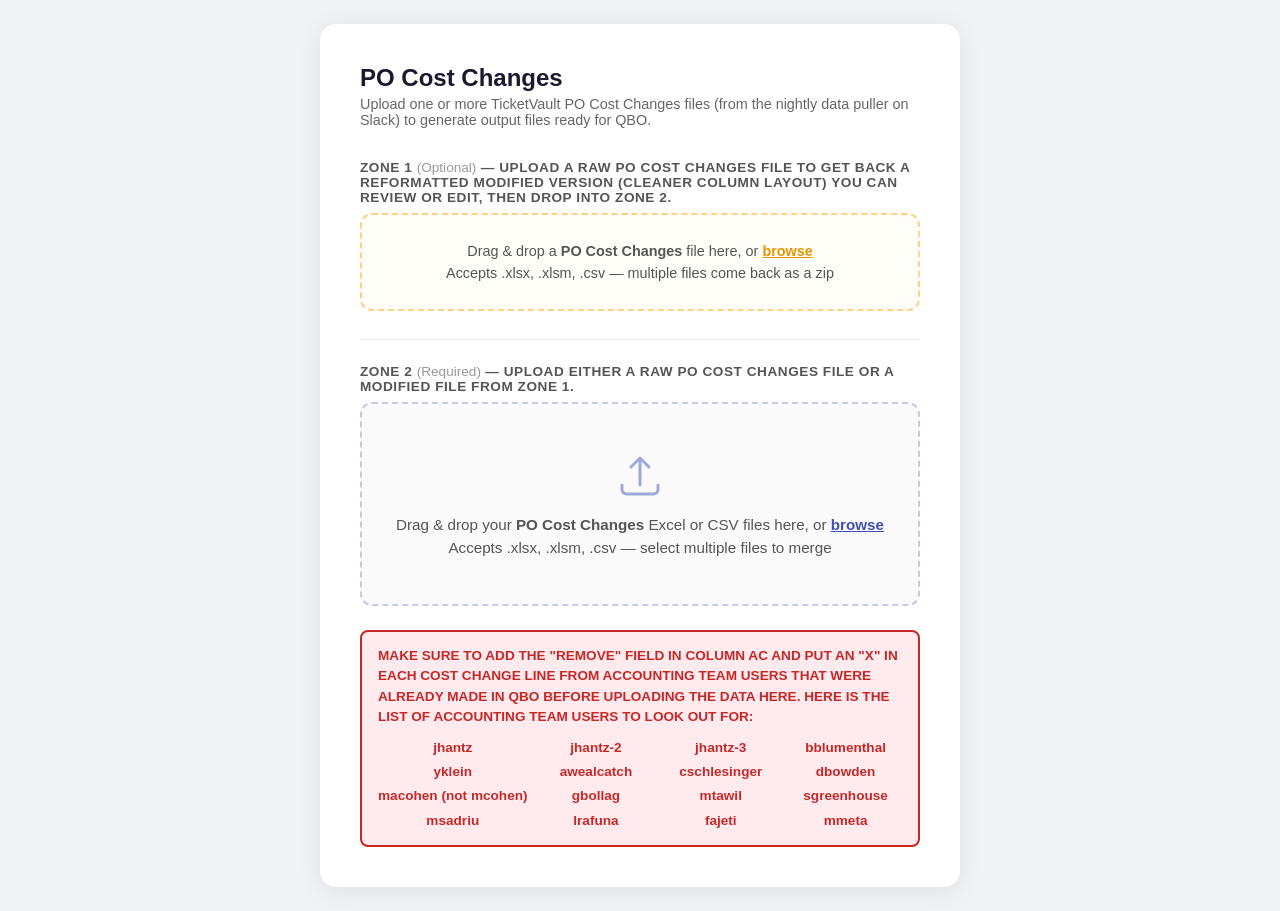
==== commit f4e80769: "Change button text from 'Convert to Modified layout' to 'Convert Files'" ====
--- a/templates/index.html
+++ b/templates/index.html
@@ -355,12 +355,83 @@
     }
     #modal-generate-btn:hover:not(:disabled) { background: #303f9f; }
     #modal-generate-btn:disabled { background: #c5cae9; cursor: default; }
+    /* Zone 1 — convert (optional) */
+    .zone-divider { height: 1px; background: #eee; margin: 28px 0 0; }
+    #convert-drop-zone {
+      border: 2px dashed #ffd180; border-radius: 12px;
+      padding: 28px 24px; text-align: center; cursor: pointer;
+      background: #fffdf7; transition: border-color 0.2s, background 0.2s;
+    }
+    #convert-drop-zone.drag-over { border-color: #e69500; background: #fff8e1; }
+    #convert-drop-zone p { color: #555; font-size: 0.9rem; }
+    #convert-drop-zone .browse-link { color: #e69500; font-weight: 600; text-decoration: underline; cursor: pointer; }
+    #convert-file-list { display: none; margin-top: 12px; }
+    #convert-file-list-header { font-size: 0.8rem; font-weight: 600; color: #777; margin-bottom: 6px; }
+    .file-item {
+      display: flex; align-items: center; justify-content: space-between;
+      padding: 7px 10px; border: 1px solid #eee; border-radius: 8px;
+      margin-bottom: 6px; font-size: 0.85rem; background: #fafafa;
+    }
+    .file-item .file-size { color: #999; font-size: 0.78rem; }
+    .file-item .file-remove {
+      border: none; background: none; color: #c0392b; cursor: pointer;
+      font-size: 0.9rem; padding: 0 4px;
+    }
+    #convert-process-btn {
+      display: none; width: 100%; margin-top: 10px; padding: 12px;
+      background: #1D6F42; color: #fff; border: 0; border-radius: 10px;
+      font-size: 0.95rem; font-weight: 600; cursor: pointer;
+    }
+    #convert-process-btn:hover { background: #165a34; }
+    #convert-status { display: none; margin-top: 12px; }
+    #convert-result { display: none; margin-top: 12px; }
+    #convert-download-btn {
+      display: flex; align-items: center; gap: 8px; width: 100%;
+      padding: 12px 16px; background: #1D6F42; color: #fff; border-radius: 10px;
+      text-decoration: none; font-size: 0.9rem; font-weight: 600;
+      justify-content: center;
+    }
+    #convert-download-btn:hover { background: #165a34; }
+    #convert-result .convert-secondary {
+      display: flex; gap: 10px; margin-top: 8px; justify-content: center;
+    }
+    #convert-result .convert-secondary button {
+      background: none; border: 1px solid #e0e0e0; border-radius: 8px;
+      color: #666; font-size: 0.82rem; cursor: pointer; padding: 7px 16px;
+    }
+    #convert-result .convert-secondary button:hover { background: #f5f5f5; }
   </style>
 </head>
 <body>
 <div class="card">
   <h1>PO Cost Changes</h1>
   <p class="subtitle">Upload one or more TicketVault PO Cost Changes files (from the nightly data puller on Slack) to generate output files ready for QBO.</p>
+
+  <p class="zone-label">Zone 1 <span class="optional">(Optional)</span> — upload a raw PO Cost Changes file to get back a reformatted <strong>Modified</strong> version (cleaner column layout) you can review or edit, then drop into Zone 2.</p>
+  <div id="convert-drop-zone">
+    <p>Drag &amp; drop a <strong>PO Cost Changes</strong> file here, or <span class="browse-link" id="convert-browse-link">browse</span></p>
+    <p class="file-hint">Accepts .xlsx, .xlsm, .csv — multiple files come back as a zip</p>
+  </div>
+  <input type="file" id="convert-file-input" accept=".xlsx,.xlsm,.xls,.csv" style="display:none;" multiple />
+  <div id="convert-file-list">
+    <div id="convert-file-list-header"></div>
+    <div id="convert-file-list-items"></div>
+  </div>
+  <button id="convert-process-btn">Convert Files</button>
+  <div id="convert-status">
+    <div class="progress-bar-wrap"><div class="progress-bar" style="width:60%"></div></div>
+    <p class="status-text" id="convert-status-text">Converting…</p>
+  </div>
+  <div id="convert-result">
+    <a id="convert-download-btn" href="#" download>⬇ <span id="convert-download-label">Download modified file</span></a>
+    <div class="convert-secondary">
+      <button id="convert-again">Convert another</button>
+      <button id="convert-clear-btn">Clear</button>
+    </div>
+  </div>
+
+  <div class="zone-divider"></div>
+  <p class="zone-label">Zone 2 <span class="optional">(Required)</span> — upload either a raw PO Cost Changes file or a Modified file from Zone 1.</p>
 
   <div id="drop-zone" class="drop-zone">
     <svg xmlns="http://www.w3.org/2000/svg" fill="none" viewBox="0 0 24 24" stroke="currentColor">
@@ -497,6 +568,102 @@
   let ccFiles = [];   // PO Cost Changes files staged
   let _jobId = null;  // job awaiting company selection
   let _data = null;   // status payload for that job
+
+  // ── Zone 1: reformat a raw export into the Modified layout ──────────────
+  (function setupConvert() {
+    const dz     = document.getElementById("convert-drop-zone");
+    const input  = document.getElementById("convert-file-input");
+    const browse = document.getElementById("convert-browse-link");
+    const status = document.getElementById("convert-status");
+    const statusText = document.getElementById("convert-status-text");
+    const result = document.getElementById("convert-result");
+    const dl     = document.getElementById("convert-download-btn");
+    const dlLabel = document.getElementById("convert-download-label");
+    const procBtn = document.getElementById("convert-process-btn");
+    let files = [];
+
+    function render() {
+      const listEl = document.getElementById("convert-file-list");
+      const header = document.getElementById("convert-file-list-header");
+      const items  = document.getElementById("convert-file-list-items");
+      if (files.length === 0) { listEl.style.display = "none"; procBtn.style.display = "none"; return; }
+      header.textContent = `${files.length} file${files.length > 1 ? "s" : ""} selected`;
+      items.innerHTML = "";
+      files.forEach((f, idx) => {
+        const size = f.size < 1024*1024 ? (f.size/1024).toFixed(1)+"KB" : (f.size/1024/1024).toFixed(1)+"MB";
+        const div = document.createElement("div");
+        div.className = "file-item";
+        div.innerHTML = `<span class="file-name">📄 ${f.name}</span><span class="file-size">${size}</span><button class="file-remove" title="Remove">✕</button>`;
+        div.querySelector(".file-remove").addEventListener("click", () => { files.splice(idx, 1); render(); });
+        items.appendChild(div);
+      });
+      listEl.style.display = "block";
+      procBtn.style.display = "block";
+    }
+
+    function add(fileList) {
+      Array.from(fileList).forEach(f => {
+        if (!files.some(x => x.name === f.name && x.size === f.size)) files.push(f);
+      });
+      render();
+    }
+
+    function reset() {
+      files = []; render();
+      result.style.display = "none"; status.style.display = "none";
+      dz.style.display = ""; input.value = "";
+    }
+
+    browse.addEventListener("click", e => { e.stopPropagation(); input.click(); });
+    dz.addEventListener("click", () => input.click());
+    input.addEventListener("change", () => { if (input.files.length) add(input.files); input.value = ""; });
+    dz.addEventListener("dragover", e => { e.preventDefault(); dz.classList.add("drag-over"); });
+    dz.addEventListener("dragleave", () => dz.classList.remove("drag-over"));
+    dz.addEventListener("drop", e => { e.preventDefault(); dz.classList.remove("drag-over"); if (e.dataTransfer.files.length) add(e.dataTransfer.files); });
+    procBtn.addEventListener("click", () => { if (files.length) convert(); });
+    document.getElementById("convert-again").addEventListener("click", reset);
+    document.getElementById("convert-clear-btn").addEventListener("click", reset);
+
+    async function convert() {
+      const arr = files.slice();
+      dz.style.display = "none";
+      document.getElementById("convert-file-list").style.display = "none";
+      procBtn.style.display = "none";
+      result.style.display = "none";
+      status.style.display = "block";
+      statusText.textContent = arr.length > 1 ? `Converting ${arr.length} files…` : "Converting…";
+      try {
+        const single = arr.length === 1;
+        const fd = new FormData();
+        arr.forEach(f => fd.append("file", f));
+        const res = await fetch(single ? "/convert" : "/convert_zip", { method: "POST", body: fd });
+        if (!res.ok) {
+          let msg = "Conversion failed";
+          try { msg = (await res.json()).error || msg; } catch (e) {}
+          statusText.textContent = "Error: " + msg;
+          dz.style.display = "";
+          return;
+        }
+        const blob = await res.blob();
+        const url = URL.createObjectURL(blob);
+        dl.href = url;
+        if (single) {
+          const base = arr[0].name.replace(/\.[^.]+$/, "");
+          dl.download = `${base} (modified).xlsx`;
+          dlLabel.textContent = `Download ${base} (modified).xlsx`;
+        } else {
+          dl.download = "PO Cost Changes (modified).zip";
+          dlLabel.textContent = `Download modified files (${arr.length})`;
+        }
+        status.style.display = "none";
+        result.style.display = "block";
+        files = [];
+      } catch (e) {
+        statusText.textContent = "Error: " + e.message;
+        dz.style.display = "";
+      }
+    }
+  })();
 
   browseLink.addEventListener("click", () => fileInput.click());
   fileInput.addEventListener("change", () => {
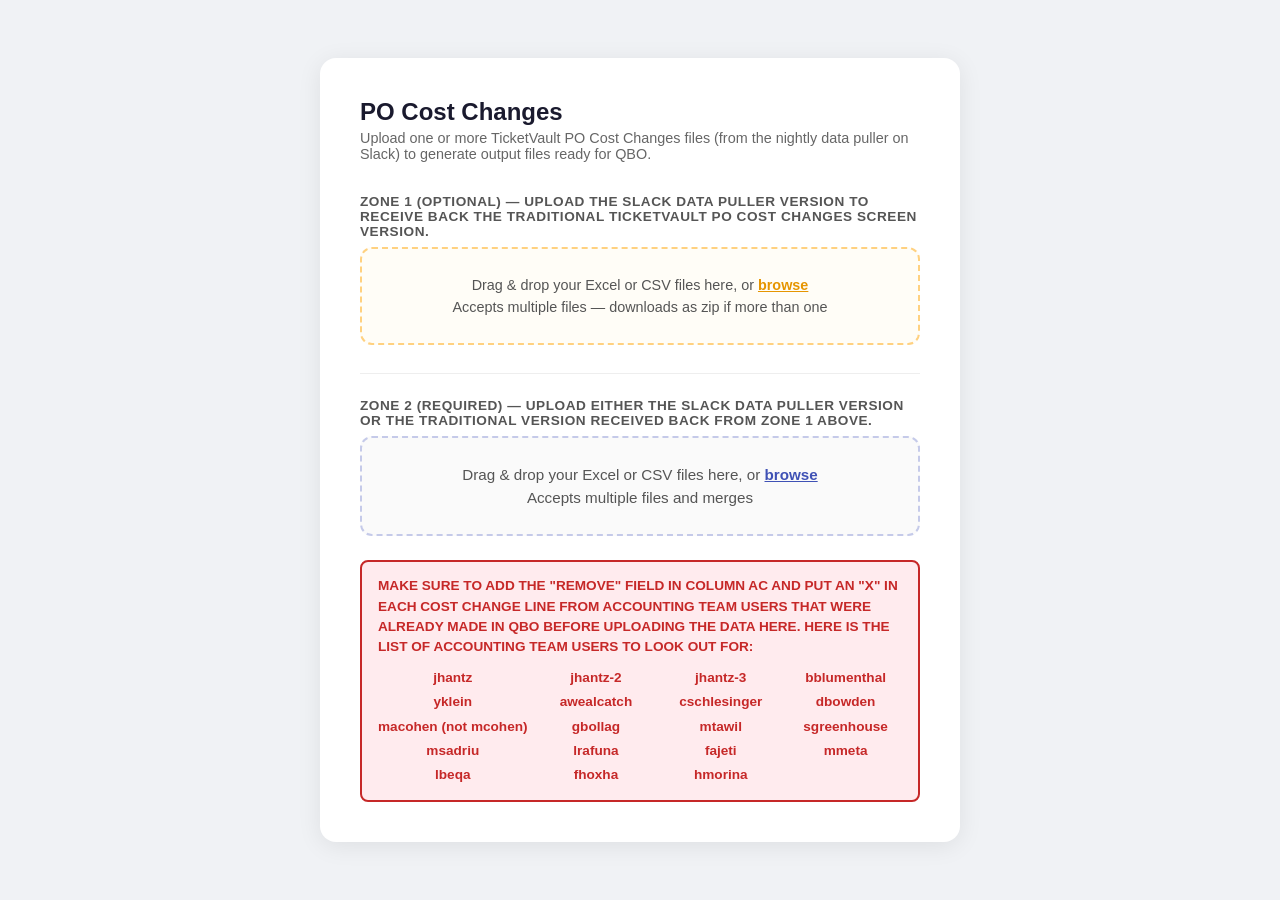
==== commit 7cc0aaf7: "Update index.html" ====
--- a/templates/index.html
+++ b/templates/index.html
@@ -45,12 +45,14 @@
     .drop-zone {
       border: 2px dashed #c5cae9;
       border-radius: 12px;
-      padding: 48px 24px;
+      padding: 28px 24px;
       text-align: center;
       cursor: pointer;
       transition: border-color 0.2s, background 0.2s;
       background: #fafafa;
     }
+
+    #file-list { margin-top: 12px; }
 
     .drop-zone.drag-over {
       border-color: #3f51b5;
@@ -355,6 +357,30 @@
     }
     #modal-generate-btn:hover:not(:disabled) { background: #303f9f; }
     #modal-generate-btn:disabled { background: #c5cae9; cursor: default; }
+    /* No-Remove-column warning */
+    #remove-warn-overlay {
+      display: none; position: fixed; inset: 0;
+      background: rgba(0,0,0,0.45); z-index: 110;
+      align-items: center; justify-content: center;
+    }
+    #remove-warn-overlay.active { display: flex; }
+    #remove-warn-box {
+      background: #fff; border-radius: 16px; border: 0.5px solid #e0e0e0;
+      width: 100%; max-width: 480px; padding: 24px; margin: 16px;
+    }
+    #remove-warn-box h2 { font-size: 18px; font-weight: 600; margin: 0 0 8px; color: #c0392b; }
+    #remove-warn-box p { font-size: 13px; color: #555; margin: 0 0 12px; line-height: 1.5; }
+    #remove-warn-files {
+      margin: 0 0 12px; padding: 10px 14px 10px 30px; list-style: disc;
+      background: #fdecea; border: 1px solid #f5c6cb; border-radius: 8px;
+      font-size: 13px; color: #c0392b; font-weight: 600;
+    }
+    #remove-warn-files li { margin: 2px 0; word-break: break-all; }
+    #remove-warn-ok {
+      padding: 9px 22px; font-size: 13px; font-weight: 600; border-radius: 10px;
+      background: #3f51b5; color: #fff; border: none; cursor: pointer;
+    }
+    #remove-warn-ok:hover { background: #303f9f; }
     /* Zone 1 — convert (optional) */
     .zone-divider { height: 1px; background: #eee; margin: 28px 0 0; }
     #convert-drop-zone {
@@ -407,10 +433,11 @@
   <h1>PO Cost Changes</h1>
   <p class="subtitle">Upload one or more TicketVault PO Cost Changes files (from the nightly data puller on Slack) to generate output files ready for QBO.</p>
 
-  <p class="zone-label">Zone 1 <span class="optional">(Optional)</span> — upload a raw PO Cost Changes file to get back a reformatted <strong>Modified</strong> version (cleaner column layout) you can review or edit, then drop into Zone 2.</p>
+  <div id="zone1-section">
+  <p class="zone-label">Zone 1 (Optional) — Upload the Slack data puller version to receive back the traditional TicketVault PO Cost Changes screen version.</p>
   <div id="convert-drop-zone">
-    <p>Drag &amp; drop a <strong>PO Cost Changes</strong> file here, or <span class="browse-link" id="convert-browse-link">browse</span></p>
-    <p class="file-hint">Accepts .xlsx, .xlsm, .csv — multiple files come back as a zip</p>
+    <p>Drag &amp; drop your Excel or CSV files here, or <span class="browse-link" id="convert-browse-link">browse</span></p>
+    <p class="file-hint">Accepts multiple files — downloads as zip if more than one</p>
   </div>
   <input type="file" id="convert-file-input" accept=".xlsx,.xlsm,.xls,.csv" style="display:none;" multiple />
   <div id="convert-file-list">
@@ -423,7 +450,7 @@
     <p class="status-text" id="convert-status-text">Converting…</p>
   </div>
   <div id="convert-result">
-    <a id="convert-download-btn" href="#" download>⬇ <span id="convert-download-label">Download modified file</span></a>
+    <a id="convert-download-btn" href="#" download><span id="convert-download-label">Download File</span></a>
     <div class="convert-secondary">
       <button id="convert-again">Convert another</button>
       <button id="convert-clear-btn">Clear</button>
@@ -431,16 +458,18 @@
   </div>
 
   <div class="zone-divider"></div>
-  <p class="zone-label">Zone 2 <span class="optional">(Required)</span> — upload either a raw PO Cost Changes file or a Modified file from Zone 1.</p>
+  </div>
+  <p class="zone-label" id="zone2-label">Zone 2 (Required) — Upload either the Slack data puller version or the traditional version received back from Zone 1 above.</p>
 
   <div id="drop-zone" class="drop-zone">
-    <svg xmlns="http://www.w3.org/2000/svg" fill="none" viewBox="0 0 24 24" stroke="currentColor">
-      <path stroke-linecap="round" stroke-linejoin="round" stroke-width="1.5"
-        d="M3 16.5v2.25A2.25 2.25 0 005.25 21h13.5A2.25 2.25 0 0021 18.75V16.5m-13.5-9L12 3m0 0l4.5 4.5M12 3v13.5"/>
-    </svg>
-    <p>Drag &amp; drop your <strong>PO Cost Changes</strong> Excel or CSV files here, or <span class="browse-link" id="browse-link">browse</span></p>
-    <p class="file-hint">Accepts .xlsx, .xlsm, .csv — select multiple files to merge</p>
+    <p>Drag &amp; drop your Excel or CSV files here, or <span class="browse-link" id="browse-link">browse</span></p>
+    <p class="file-hint">Accepts multiple files and merges</p>
     <input type="file" id="file-input" accept=".xlsx,.xlsm,.xls,.csv" multiple />
+  </div>
+
+  <div id="file-list">
+    <div id="file-list-header"></div>
+    <div id="file-list-items"></div>
   </div>
 
   <div id="upload-screen-warning" class="upload-warning">
@@ -450,15 +479,12 @@
       <span>yklein</span><span>awealcatch</span><span>cschlesinger</span><span>dbowden</span>
       <span>macohen (not mcohen)</span><span>gbollag</span><span>mtawil</span><span>sgreenhouse</span>
       <span>msadriu</span><span>lrafuna</span><span>fajeti</span><span>mmeta</span>
+      <span>lbeqa</span><span>fhoxha</span><span>hmorina</span>
     </div>
   </div>
 
   <button id="process-btn" style="display:none; margin-top:20px; width:100%; padding:14px; background:#3f51b5; color:white; border:0; border-radius:8px; font-size:1rem; font-weight:600; cursor:pointer;" disabled>Add files to continue</button>
 
-  <div id="file-list">
-    <div id="file-list-header"></div>
-    <div id="file-list-items"></div>
-  </div>
   <div class="error-box" id="error-box"></div>
 
   <div id="status-area">
@@ -478,7 +504,7 @@
     <div id="ignored-banner" style="display:none; margin: 12px 0; padding: 10px 14px; background:#eceff1; border-left:4px solid #607d8b; border-radius:6px; font-size:0.9rem; color:#37474f;"></div>
 
     <div class="upload-warning">
-      MAKE SURE TO REVIEW CATEGORIZATIONS OF DUE FROM VENDORS OPEN AND TC. AND THAT VENDORS LIKE BALLPARK, BROADWAY SEASONS, BROADWAY GROUPS, CONCERT SEASONS, LIVE NATION FLEX, TICKETS.COM, AND TICKETMASTER AM ARE MANUALLY UPDATED BEFORE UPLOADING TO QBO.
+      MAKE SURE TO REVIEW VENDOR NAMES AND CATEGORIZATIONS OF DUE FROM VENDORS OPEN AND TC BEFORE UPLOADING TO QBO.
     </div>
 
     <a class="download-btn" id="btn-zip" href="#" download>
@@ -527,7 +553,7 @@
   </div>
 
   <button id="reset-btn" style="display:none;">Process another file</button>
-  <button id="clear-btn">✕ Clear All &amp; Start Over</button>
+  <button id="clear-btn">✕ Clear</button>
 </div>
 
 <div id="modal-overlay">
@@ -551,6 +577,18 @@
   </div>
 </div>
 
+<div id="remove-warn-overlay">
+  <div id="remove-warn-box">
+    <h2>“Remove” column missing</h2>
+    <p>Processing is blocked. The required <strong>Remove</strong> column wasn’t found in:</p>
+    <ul id="remove-warn-files"></ul>
+    <p>Add a <strong>Remove</strong> column (put an <strong>X</strong> on each accounting-team cost-change line already entered in QBO) to each file listed above, then try again.</p>
+    <div class="modal-actions">
+      <button id="remove-warn-ok">OK</button>
+    </div>
+  </div>
+</div>
+
 <script>
   const dropZone   = document.getElementById("drop-zone");
   const fileInput  = document.getElementById("file-input");
@@ -569,7 +607,7 @@
   let _jobId = null;  // job awaiting company selection
   let _data = null;   // status payload for that job
 
-  // ── Zone 1: reformat a raw export into the Modified layout ──────────────
+  // ── Zone 1: reformat a raw export into the Converted layout ─────────────
   (function setupConvert() {
     const dz     = document.getElementById("convert-drop-zone");
     const input  = document.getElementById("convert-file-input");
@@ -613,6 +651,7 @@
       result.style.display = "none"; status.style.display = "none";
       dz.style.display = ""; input.value = "";
     }
+    window.__resetZone1 = reset;   // let the Zone 2 flow clear Zone 1 too
 
     browse.addEventListener("click", e => { e.stopPropagation(); input.click(); });
     dz.addEventListener("click", () => input.click());
@@ -649,11 +688,11 @@
         dl.href = url;
         if (single) {
           const base = arr[0].name.replace(/\.[^.]+$/, "");
-          dl.download = `${base} (modified).xlsx`;
-          dlLabel.textContent = `Download ${base} (modified).xlsx`;
+          dl.download = `${base} (converted).xlsx`;
+          dlLabel.textContent = "Download File";
         } else {
-          dl.download = "PO Cost Changes (modified).zip";
-          dlLabel.textContent = `Download modified files (${arr.length})`;
+          dl.download = "PO Cost Changes (converted).zip";
+          dlLabel.textContent = "Download ZIP folder";
         }
         status.style.display = "none";
         result.style.display = "block";
@@ -668,6 +707,7 @@
   browseLink.addEventListener("click", () => fileInput.click());
   fileInput.addEventListener("change", () => {
     if (fileInput.files.length) stageCcFiles(fileInput.files);
+    fileInput.value = "";
   });
 
   dropZone.addEventListener("dragover", e => { e.preventDefault(); dropZone.classList.add("drag-over"); });
@@ -678,11 +718,38 @@
     if (e.dataTransfer.files.length) stageCcFiles(e.dataTransfer.files);
   });
 
-  function stageCcFiles(files) {
-    ccFiles = Array.from(files);
-    const label = dropZone.querySelector("p");
-    label.innerHTML = `<strong>${ccFiles.length} PO Cost Changes file${ccFiles.length > 1 ? "s" : ""} staged</strong> — <span class="browse-link" id="cc-replace-link">replace</span>`;
-    document.getElementById("cc-replace-link").addEventListener("click", () => fileInput.click());
+  function stageCcFiles(fileList) {
+    Array.from(fileList).forEach(f => {
+      if (!ccFiles.some(x => x.name === f.name && x.size === f.size)) ccFiles.push(f);
+    });
+    renderCcList();
+  }
+
+  function removeCcFile(idx) {
+    ccFiles.splice(idx, 1);
+    renderCcList();
+  }
+
+  function renderCcList() {
+    const listEl = document.getElementById("file-list");
+    const header = document.getElementById("file-list-header");
+    const items  = document.getElementById("file-list-items");
+    if (ccFiles.length === 0) {
+      listEl.style.display = "none";
+      refreshProcessButton();
+      return;
+    }
+    header.textContent = `${ccFiles.length} file${ccFiles.length > 1 ? "s" : ""} selected`;
+    items.innerHTML = "";
+    ccFiles.forEach((f, idx) => {
+      const size = f.size < 1024*1024 ? (f.size/1024).toFixed(1)+"KB" : (f.size/1024/1024).toFixed(1)+"MB";
+      const div = document.createElement("div");
+      div.className = "file-item";
+      div.innerHTML = `<span class="file-name">📄 ${f.name}</span><span class="file-size">${size}</span><button class="file-remove" title="Remove">✕</button>`;
+      div.querySelector(".file-remove").addEventListener("click", () => removeCcFile(idx));
+      items.appendChild(div);
+    });
+    listEl.style.display = "block";
     refreshProcessButton();
   }
 
@@ -702,6 +769,7 @@
     currentJobId = null;
     _jobId = null; _data = null;
     document.getElementById("modal-overlay").classList.remove("active");
+    document.getElementById("remove-warn-overlay").classList.remove("active");
     clearInterval(pollTimer);
     resultsArea.style.display = "none";
     statusArea.style.display = "none";
@@ -709,14 +777,17 @@
     resetBtn.style.display = "none";
     clearBtn.style.display = "none";
     dropZone.style.display = "";
+    document.getElementById("zone2-label").style.display = "";
     document.getElementById("upload-screen-warning").style.display = "";
     document.getElementById("file-list").style.display = "none";
     fileInput.value = "";
     ccFiles = [];
-    dropZone.querySelector("p").innerHTML = `Drag &amp; drop your <strong>PO Cost Changes</strong> Excel or CSV files here, or <span class="browse-link" id="browse-link">browse</span>`;
-    document.getElementById("browse-link").addEventListener("click", () => fileInput.click());
-    refreshProcessButton();
+    renderCcList();
     progressBar.style.width = "0%";
+    // Bring Zone 1 back (hidden once Zone 2 finished) and clear its state.
+    const z1 = document.getElementById("zone1-section");
+    if (z1) z1.style.display = "";
+    if (window.__resetZone1) window.__resetZone1();
   }
 
   document.getElementById("process-btn").addEventListener("click", () => {
@@ -736,53 +807,40 @@
     resetBtn.style.display = "block";
   }
 
-  function showFileList() {
-    const listEl = document.getElementById("file-list");
-    const header = document.getElementById("file-list-header");
-    const items  = document.getElementById("file-list-items");
-    header.textContent = `${ccFiles.length} file${ccFiles.length > 1 ? "s" : ""} selected`;
-    items.innerHTML = "";
-    const fmt = f => {
-      const size = f.size < 1024*1024 ? (f.size/1024).toFixed(1)+"KB" : (f.size/1024/1024).toFixed(1)+"MB";
-      return `<span class="file-name">📄 ${f.name}</span><span class="file-size">${size}</span>`;
-    };
-    ccFiles.forEach(f => {
-      const div = document.createElement("div");
-      div.className = "file-item";
-      div.innerHTML = fmt(f);
-      items.appendChild(div);
-    });
-    listEl.style.display = "block";
-  }
-
   async function startProcessing() {
     if (ccFiles.length === 0) return;
-    showFileList();
+    errorBox.style.display = "none";
+
+    // Upload + validate first; stay on the upload screen until we know every
+    // file has a Remove column. A missing column hard-blocks here.
+    const formData = new FormData();
+    ccFiles.forEach(f => formData.append("file", f));
+
+    let res, data;
+    try {
+      res = await fetch("/upload", { method: "POST", body: formData });
+      data = await res.json();
+    } catch (e) {
+      showError("Upload failed. Please try again."); return;
+    }
+    if (res.status === 400 && data.missing_remove) {
+      showRemoveBlock(data.missing_remove);
+      return;
+    }
+    if (data.error) { showError(data.error); return; }
+
+    // Validated — switch to the processing view.
+    const jobId = data.job_id;
+    currentJobId = jobId;
+    document.getElementById("zone2-label").style.display = "none";
+    document.getElementById("file-list").style.display = "none";
     dropZone.style.display = "none";
     document.getElementById("process-btn").style.display = "none";
     document.getElementById("upload-screen-warning").style.display = "none";
-    errorBox.style.display = "none";
     statusArea.style.display = "block";
     resultsArea.style.display = "none";
     resetBtn.style.display = "none";
     clearBtn.style.display = "block";
-    progressBar.style.width = "15%";
-    statusText.textContent = `Uploading ${ccFiles.length} file${ccFiles.length > 1 ? "s" : ""}…`;
-
-    const formData = new FormData();
-    ccFiles.forEach(f => formData.append("file", f));
-
-    let jobId;
-    try {
-      const res = await fetch("/upload", { method: "POST", body: formData });
-      const data = await res.json();
-      if (data.error) { showError(data.error); return; }
-      jobId = data.job_id;
-      currentJobId = jobId;
-    } catch (e) {
-      showError("Upload failed. Please try again."); return;
-    }
-
     progressBar.style.width = "40%";
     statusText.textContent = "Processing file…";
     pollTimer = setInterval(() => pollStatus(jobId), 1500);
@@ -808,6 +866,20 @@
       showError("Lost connection. Please reload and try again.");
     }
   }
+
+  function showRemoveBlock(missingFiles) {
+    const ul = document.getElementById("remove-warn-files");
+    ul.innerHTML = "";
+    (missingFiles || []).forEach(name => {
+      const li = document.createElement("li");
+      li.textContent = name;
+      ul.appendChild(li);
+    });
+    document.getElementById("remove-warn-overlay").classList.add("active");
+  }
+  document.getElementById("remove-warn-ok").addEventListener("click", () => {
+    document.getElementById("remove-warn-overlay").classList.remove("active");
+  });
 
   function showModal(jobId, data) {
     progressBar.style.width = "100%";
@@ -908,6 +980,12 @@
     progressBar.style.width = "100%";
     statusText.textContent = "Done!";
 
+    // Zone 1 is no longer relevant once Zone 2 has produced output — hide the
+    // whole section and clear any files staged/converted there.
+    const z1 = document.getElementById("zone1-section");
+    if (z1) z1.style.display = "none";
+    if (window.__resetZone1) window.__resetZone1();
+
     setTimeout(() => {
       statusArea.style.display = "none";
       resultsArea.style.display = "block";
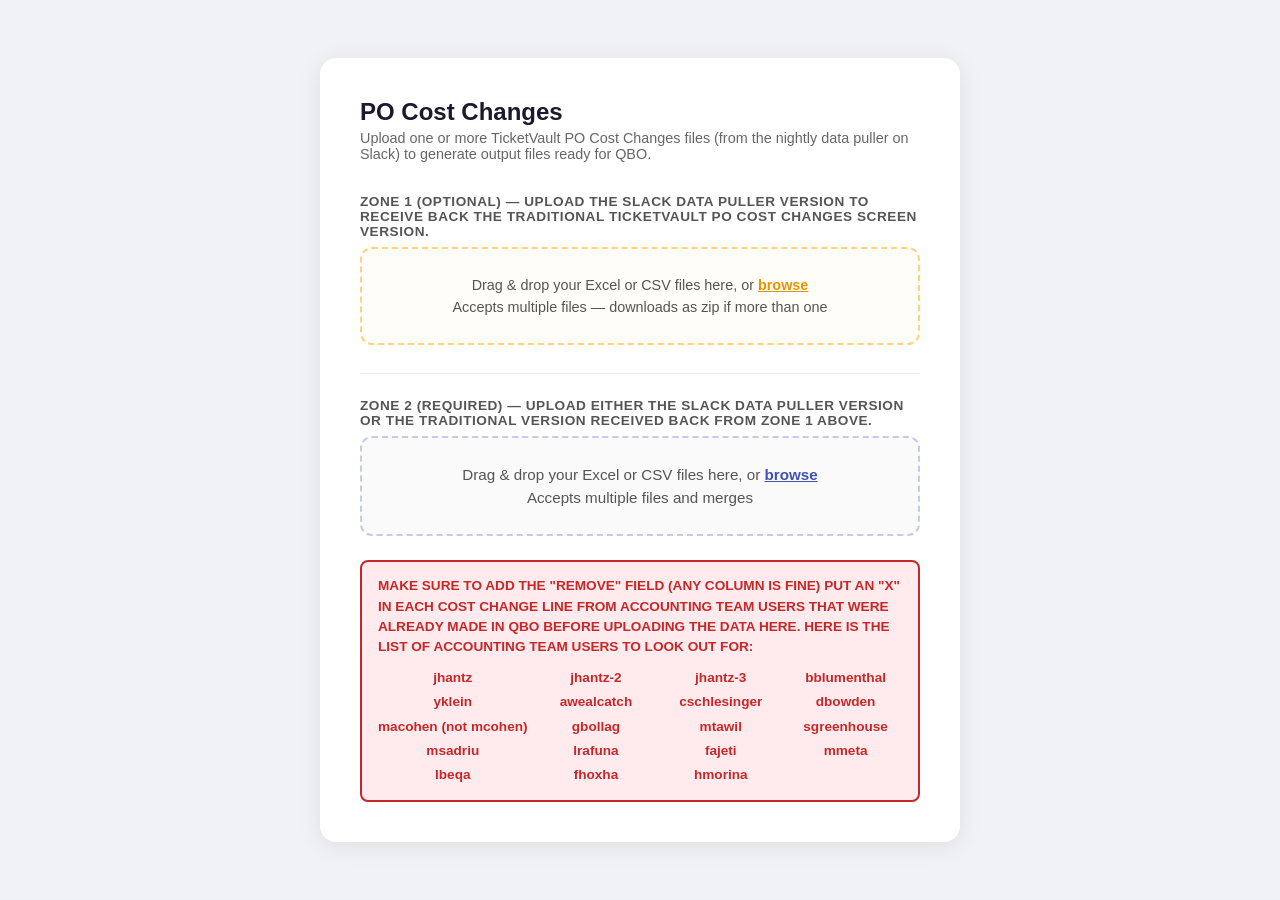
==== commit 0e943d48: "Update index.html" ====
--- a/templates/index.html
+++ b/templates/index.html
@@ -473,7 +473,7 @@
   </div>
 
   <div id="upload-screen-warning" class="upload-warning">
-    MAKE SURE TO ADD THE "REMOVE" FIELD IN COLUMN AC AND PUT AN "X" IN EACH COST CHANGE LINE FROM ACCOUNTING TEAM USERS THAT WERE ALREADY MADE IN QBO BEFORE UPLOADING THE DATA HERE. HERE IS THE LIST OF ACCOUNTING TEAM USERS TO LOOK OUT FOR:
+    MAKE SURE TO ADD THE "REMOVE" FIELD (ANY COLUMN IS FINE) PUT AN "X" IN EACH COST CHANGE LINE FROM ACCOUNTING TEAM USERS THAT WERE ALREADY MADE IN QBO BEFORE UPLOADING THE DATA HERE. HERE IS THE LIST OF ACCOUNTING TEAM USERS TO LOOK OUT FOR:
     <div class="upload-warning-users">
       <span>jhantz</span><span>jhantz-2</span><span>jhantz-3</span><span>bblumenthal</span>
       <span>yklein</span><span>awealcatch</span><span>cschlesinger</span><span>dbowden</span>
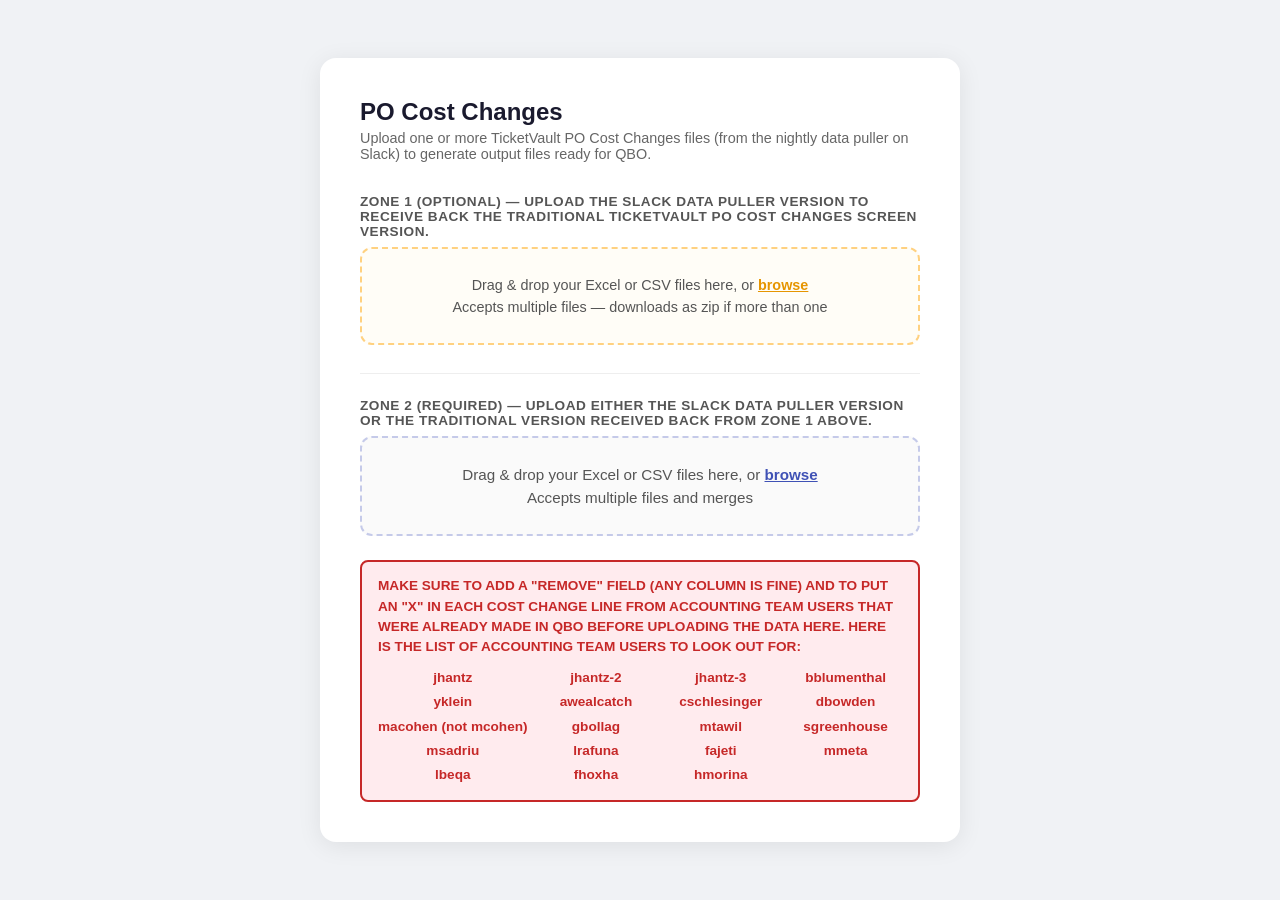
==== commit 66af0693: "Update index.html" ====
--- a/templates/index.html
+++ b/templates/index.html
@@ -473,7 +473,7 @@
   </div>
 
   <div id="upload-screen-warning" class="upload-warning">
-    MAKE SURE TO ADD THE "REMOVE" FIELD (ANY COLUMN IS FINE) PUT AN "X" IN EACH COST CHANGE LINE FROM ACCOUNTING TEAM USERS THAT WERE ALREADY MADE IN QBO BEFORE UPLOADING THE DATA HERE. HERE IS THE LIST OF ACCOUNTING TEAM USERS TO LOOK OUT FOR:
+    MAKE SURE TO ADD A "REMOVE" FIELD (ANY COLUMN IS FINE) AND TO PUT AN "X" IN EACH COST CHANGE LINE FROM ACCOUNTING TEAM USERS THAT WERE ALREADY MADE IN QBO BEFORE UPLOADING THE DATA HERE. HERE IS THE LIST OF ACCOUNTING TEAM USERS TO LOOK OUT FOR:
     <div class="upload-warning-users">
       <span>jhantz</span><span>jhantz-2</span><span>jhantz-3</span><span>bblumenthal</span>
       <span>yklein</span><span>awealcatch</span><span>cschlesinger</span><span>dbowden</span>
